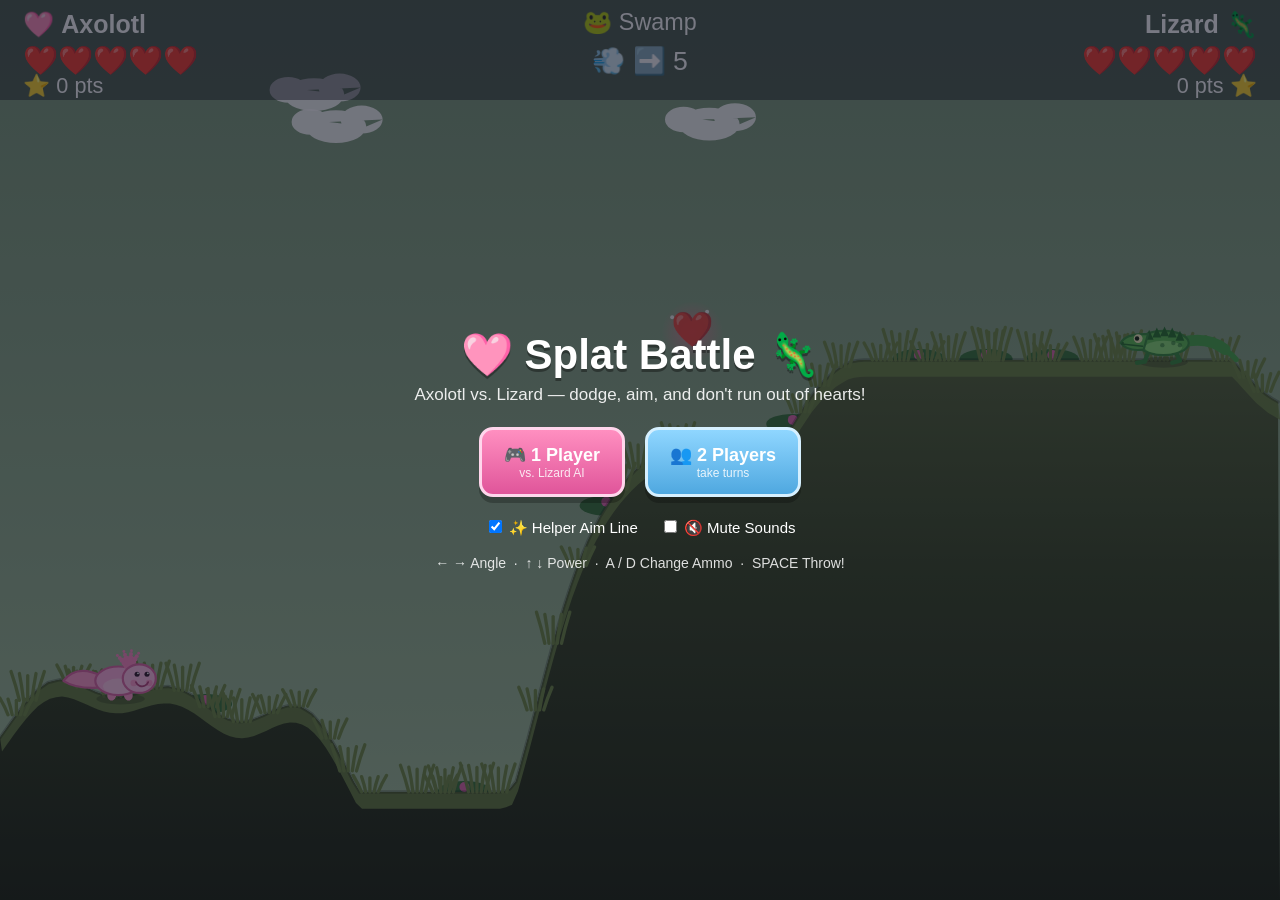
==== axolotl-vs-lizard.html @ d5ab94d4 "Initial commit" ====
<!DOCTYPE html>
<html lang="en">
<head>
<meta charset="UTF-8">
<meta name="viewport" content="width=device-width, initial-scale=1">
<title>Splat Battle: Axolotl vs. Lizard</title>
<style>
  html, body {
    margin: 0;
    padding: 0;
    width: 100%;
    height: 100%;
    background: #0d0f1f;
    font-family: 'Trebuchet MS', 'Comic Sans MS', 'Segoe UI', sans-serif;
    overflow: hidden;
  }
  #app {
    position: relative;
    width: 100vw;
    height: 100vh;
  }
  canvas#game {
    display: block;
    width: 100%;
    height: 100%;
    background: #222;
  }
  .overlay {
    position: absolute;
    top: 0; left: 0; right: 0; bottom: 0;
    display: flex;
    flex-direction: column;
    align-items: center;
    justify-content: center;
    text-align: center;
    color: #fff;
    background: rgba(10, 12, 30, 0.55);
    padding: 20px;
    box-sizing: border-box;
  }
  .overlay.hidden { display: none; }
  .overlay h1 {
    font-size: 42px;
    margin: 0 0 6px 0;
    text-shadow: 0 3px 0 rgba(0,0,0,0.35);
  }
  .overlay .sub {
    font-size: 17px;
    margin: 0 0 22px 0;
    opacity: 0.9;
  }
  .menuButtons {
    display: flex;
    gap: 20px;
    margin-bottom: 20px;
  }
  button {
    font-family: inherit;
    font-size: 18px;
    font-weight: bold;
    color: #fff;
    background: linear-gradient(#ff8fc0, #e0559a);
    border: 3px solid #ffd6ec;
    border-radius: 14px;
    padding: 14px 22px;
    cursor: pointer;
    box-shadow: 0 6px 0 rgba(0,0,0,0.25);
    transition: transform 0.08s ease;
  }
  button:hover { transform: translateY(-2px) scale(1.03); }
  button:active { transform: translateY(2px) scale(0.98); }
  button small { display: block; font-weight: normal; font-size: 12px; opacity: 0.85; }
  #btn2p { background: linear-gradient(#8fd6ff, #4fa8e0); border-color: #d6f0ff; }
  .menuToggles {
    display: flex;
    gap: 22px;
    font-size: 15px;
    margin-bottom: 18px;
  }
  .menuToggles label { cursor: pointer; user-select: none; }
  .howto {
    font-size: 14px;
    opacity: 0.85;
    margin: 0;
  }
  #winnerText { font-size: 40px; margin-bottom: 22px; }
</style>
</head>
<body>
<div id="app">
  <canvas id="game"></canvas>

  <div id="menuOverlay" class="overlay">
    <h1>🩷 Splat Battle 🦎</h1>
    <p class="sub">Axolotl vs. Lizard — dodge, aim, and don't run out of hearts!</p>
    <div class="menuButtons">
      <button id="btn1p">🎮 1 Player<small>vs. Lizard AI</small></button>
      <button id="btn2p">👥 2 Players<small>take turns</small></button>
    </div>
    <div class="menuToggles">
      <label><input type="checkbox" id="helperToggle" checked> ✨ Helper Aim Line</label>
      <label><input type="checkbox" id="muteToggle"> 🔇 Mute Sounds</label>
    </div>
    <p class="howto">← → Angle &nbsp;·&nbsp; ↑ ↓ Power &nbsp;·&nbsp; A / D Change Ammo &nbsp;·&nbsp; SPACE Throw!</p>
  </div>

  <div id="gameOverOverlay" class="overlay hidden">
    <h1 id="winnerText">🎉 Winner! 🎉</h1>
    <button id="btnAgain">🔁 Play Again</button>
  </div>
</div>

<script>
(function () {
  'use strict';

  // ---------- 1. CONFIG & CONSTANTS ----------
  const REF_H = 540; // reference design height used to tune all the *_BASE numbers below
  let CW = 0, CH = 0, SCALE = 1;

  const GRAVITY_BASE = 0.42;
  const WIND_ACCEL_BASE = 0.007;
  const SPEED_MIN_BASE = 9, SPEED_MAX_BASE = 24;
  const HIT_RADIUS_BASE = 24;
  const CHAR_SCALE = 0.66;      // shrinks the drawn creatures (they were too big)
  const BODY_CY = 18;           // local-space vertical centre of a creature body
  const MAX_HEARTS = 5;
  const ANGLE_MIN = 10, ANGLE_MAX = 80;
  const POWER_MIN = 5, POWER_MAX = 100;
  const ANGLE_SPEED = 45; // deg/sec
  const POWER_SPEED = 70; // units/sec
  const STEP_MS = 1000 / 60;
  const CLOUD_WIND_PX = 0.15; // cloud drift per wind unit, per 16.67ms tick (before SCALE)
  const GROUND_MIN_FRAC = 0.40, GROUND_MAX_FRAC = 0.88;
  const MAX_DIG_BASE = 150;      // cap on cumulative dig depth per terrain point
  const MAX_BUILD_BASE = 90;     // cap on how high mud can pile a terrain point up
  const DIG_DEPTH_BASE = 20;     // dig added per single ground impact
  const FALL_GRAVITY_BASE = 0.55;
  const FALL_GAP_THRESHOLD_BASE = 6;
  const FALL_DAMAGE_MIN_DIST_BASE = 32;
  const FALL_DAMAGE_BIG_DIST_BASE = 95;

  // live (scaled) physics values, recomputed by applyScale()
  let GRAVITY, WIND_ACCEL, SPEED_MIN, SPEED_MAX, HIT_RADIUS;
  let GROUND_MIN, GROUND_MAX, TERRAIN_FLOOR, TERRAIN_CEIL, MAX_DIG, MAX_BUILD;
  let FALL_GRAVITY, FALL_GAP_THRESHOLD, FALL_DAMAGE_MIN_DIST, FALL_DAMAGE_BIG_DIST;

  // terrain: how the shot reshapes the ground on impact —
  //   'build' raises it (mud piles up), 'dig' carves a small pit,
  //   'scoop' carves a big pit, 'none' leaves the ground untouched (just splashes).
  // gravMul tweaks flight: heavy things (mud) drop fast & short, light things (pine) float far.
  const AMMO = [
    { id: 'mud',     name: 'Mud Ball',       emoji: '🟤', windMul: 0.4, gravMul: 1.30, splash: 0,  bounce: false, freeze: false, damage: 1, terrain: 'build', unlockAt: 0,  desc: 'Heavy & short — piles up mud' },
    { id: 'pine',    name: 'Pine Cone',      emoji: '🌰', windMul: 1.6, gravMul: 0.78, splash: 0,  bounce: false, freeze: false, damage: 1, terrain: 'dig',   unlockAt: 0,  desc: 'Light, wind-blown — carves a groove' },
    { id: 'acorn',   name: 'Acorn',          emoji: '🥜', windMul: 1.0, gravMul: 1.00, splash: 0,  bounce: false, freeze: false, damage: 1, terrain: 'scoop', unlockAt: 0,  desc: 'Balanced all-rounder — scoops a deep pit' },
    { id: 'water',   name: 'Water Balloon',  emoji: '💧', windMul: 0.9, gravMul: 1.05, splash: 30, bounce: false, freeze: false, damage: 1, terrain: 'none',  unlockAt: 0,  desc: 'Big splash — leaves the ground untouched' },
    { id: 'berry',   name: 'Bouncy Berry',   emoji: '🫐', windMul: 1.0, gravMul: 0.95, splash: 10, bounce: true,  freeze: false, damage: 1, terrain: 'dig',   unlockAt: 20, desc: 'Bounces once off the ground' },
    { id: 'snow',    name: 'Snowball',       emoji: '❄️', windMul: 1.0, gravMul: 0.90, splash: 14, bounce: false, freeze: true,  damage: 1, terrain: 'build', unlockAt: 40, desc: 'Freezes foes & builds a snowdrift' },
    { id: 'pepper',  name: 'Spicy Pepper',   emoji: '🌶️', windMul: 1.0, gravMul: 1.10, splash: 28, bounce: false, freeze: false, damage: 2, terrain: 'scoop', unlockAt: 60, desc: 'Big splash, double damage!' },
    { id: 'rainbow', name: 'Rainbow Blaster',emoji: '🌈', windMul: 0.7, gravMul: 0.88, splash: 24, bounce: false, freeze: false, damage: 1, terrain: 'dig',   unlockAt: 80, fullArc: true, desc: 'Shows the full arc — huge splash' },
  ];
  const STARTER_AMMO = ['mud', 'pine', 'acorn', 'water'];

  const SPLAT_COLORS = {
    mud: '#7a5230', pine: '#6b4226', acorn: '#a97c50', water: '#4fb0ff',
    berry: '#7a4fd6', snow: '#ffffff', pepper: '#ff5a3c', rainbow: '#ff4dd2',
  };

  const THEMES = [
    { name: 'Sunny Meadow', icon: '☀️', sky: ['#8ed6ff', '#c9f2ff'], ground: ['#8ed15f', '#5a9c3e', '#3f6f2b'], cap: '#a8e878', decor: 'meadow', detailKind: 'tuft' },
    { name: 'Swamp',        icon: '🐸', sky: ['#7c9a7a', '#a9c6a0'], ground: ['#5a6b3e', '#3f4d2a', '#242c17'], cap: '#748f4a', decor: 'swamp',  detailKind: 'tuft' },
    { name: 'Snowy Peaks',  icon: '❄️', sky: ['#c9dcf0', '#eef5fc'], ground: ['#eef5fc', '#c7d9ee', '#a9c2e0'], cap: '#ffffff', decor: 'snow',   detailKind: 'pebble' },
    { name: 'Desert',       icon: '🌵', sky: ['#ffd89a', '#ffb974'], ground: ['#e0b25c', '#b9853a', '#93672c'], cap: '#f0cd82', decor: 'desert', detailKind: 'pebble' },
    { name: 'Starry Night', icon: '🌙', sky: ['#0b1030', '#2a3570'], ground: ['#2e2540', '#171225', '#0d0a17'], cap: '#4a3c66', decor: 'night',  detailKind: 'sparkle' },
  ];

  const HIT_MESSAGES = ['Direct hit! 🎯', 'Splat! Nice shot!', 'Bullseye-ish! 🌟', 'Gotcha! 😄', 'Ka-splat!'];
  const MISS_MESSAGES = ['So close! Try again!', 'Almost! 🎯', 'Ooh, just missed!', 'Nice try! 💪', 'So close!'];

  // ---------- 2. UTILITIES ----------
  function clamp(v, min, max) { return Math.max(min, Math.min(max, v)); }
  function lerp(a, b, t) { return a + (b - a) * t; }
  function randInt(min, max) { return Math.floor(min + Math.random() * (max - min + 1)); }
  function randRange(min, max) { return min + Math.random() * (max - min); }
  function pick(arr) { return arr[Math.floor(Math.random() * arr.length)]; }
  function easeInOut(t) { return t < 0.5 ? 2 * t * t : 1 - Math.pow(-2 * t + 2, 2) / 2; }
  function ammoById(id) { return AMMO.find(a => a.id === id); }
  function bodyCenterY(p) { return p.y - BODY_CY * SCALE * CHAR_SCALE; }
  function throwOriginY(p) { return p.y - (BODY_CY + 6) * SCALE * CHAR_SCALE; }
  function hexToRgb(hex) {
    const n = parseInt(hex.replace('#', ''), 16);
    return `${(n >> 16) & 255},${(n >> 8) & 255},${n & 255}`;
  }

  function applyScale() {
    SCALE = clamp(CH / REF_H, 0.75, 2.2);
    GRAVITY = GRAVITY_BASE * SCALE;
    WIND_ACCEL = WIND_ACCEL_BASE * SCALE;
    SPEED_MIN = SPEED_MIN_BASE * SCALE;
    SPEED_MAX = SPEED_MAX_BASE * SCALE;
    HIT_RADIUS = HIT_RADIUS_BASE * SCALE;
    GROUND_MIN = CH * GROUND_MIN_FRAC;
    GROUND_MAX = CH * GROUND_MAX_FRAC;
    TERRAIN_FLOOR = CH - 14 * SCALE;
    TERRAIN_CEIL = 70 * SCALE; // highest a built-up mound may reach (below the HUD)
    MAX_DIG = MAX_DIG_BASE * SCALE;
    MAX_BUILD = MAX_BUILD_BASE * SCALE;
    FALL_GRAVITY = FALL_GRAVITY_BASE * SCALE;
    FALL_GAP_THRESHOLD = FALL_GAP_THRESHOLD_BASE * SCALE;
    FALL_DAMAGE_MIN_DIST = FALL_DAMAGE_MIN_DIST_BASE * SCALE;
    FALL_DAMAGE_BIG_DIST = FALL_DAMAGE_BIG_DIST_BASE * SCALE;
  }

  // ---------- 3. STATE ----------
  const canvas = document.getElementById('game');
  const ctx = canvas.getContext('2d');

  const G = {
    state: 'MENU', // MENU, AIMING, AI_THINKING, FLYING, RESOLVING, GAME_OVER
    mode: '2P',
    theme: THEMES[0],
    terrainBase: [],
    terrainDug: [],
    terrainSnow: [],
    terrainMud: [],
    terrain: [],
    terrainDetail: [],
    players: [],
    currentPlayerIndex: 0,
    wind: 0,
    heartPickup: null,
    decor: [],
    particles: [],
    projectile: null,
    toast: null,
    toastQueue: [],
    helperArc: true,
    muted: false,
    ai: null,
    aiAccuracy: 0.55,
    resolveTimer: 0,
    physAccum: 0,
    keys: new Set(),
    t: 0,
  };

  function makePlayer(index, name) {
    return {
      index, name,
      hearts: MAX_HEARTS,
      points: 0,
      angle: 45,
      power: 55,
      unlocked: STARTER_AMMO.slice(),
      ammoId: 'mud',
      frozen: false,
      hitTimer: 0,
      falling: false,
      fallVy: 0,
      fallStartY: 0,
      x: 0, y: 0,
    };
  }

  // ---------- 4. TERRAIN (destructible) ----------
  function generateTerrainBase() {
    // Higher segment density = finer, crinklier detail than the old 1/22 sampling.
    const segs = Math.max(60, Math.round(CW / 12));
    const pts = new Array(segs + 1).fill(0);

    // 5 octaves of sine noise: big rolling shape down to fine surface crinkle.
    const octaves = [
      { amp: 55 + Math.random() * 55, freq: 0.6 + Math.random() * 1.1 },
      { amp: 30 + Math.random() * 35, freq: 1.6 + Math.random() * 1.6 },
      { amp: 16 + Math.random() * 20, freq: 3.2 + Math.random() * 2.4 },
      { amp: 8 + Math.random() * 12,  freq: 6.5 + Math.random() * 4.0 },
      { amp: 3 + Math.random() * 6,   freq: 12 + Math.random() * 8.0 },
    ].map(o => ({ amp: o.amp * SCALE, freq: o.freq, phase: Math.random() * Math.PI * 2 }));

    // Gentle overall tilt so the two sides sit at different elevations.
    const tilt = randRange(-0.18, 0.18) * (GROUND_MAX - GROUND_MIN);
    const baseline = GROUND_MIN + (GROUND_MAX - GROUND_MIN) * (0.35 + Math.random() * 0.3);

    // 1-2 dramatic features: a tall peak or a deep valley placed away from the spawn zones.
    const features = [];
    const featureCount = 1 + (Math.random() < 0.6 ? 1 : 0);
    for (let f = 0; f < featureCount; f++) {
      features.push({
        center: randRange(0.28, 0.72),
        width: randRange(0.05, 0.13),
        height: (Math.random() < 0.5 ? -1 : 1) * randRange(60, 130) * SCALE,
      });
    }

    for (let i = 0; i <= segs; i++) {
      const t = i / segs;
      let h = baseline + tilt * (t - 0.5) * 2;
      for (const o of octaves) h += Math.sin(t * Math.PI * o.freq + o.phase) * o.amp;
      for (const ft of features) {
        const d = (t - ft.center) / ft.width;
        h += ft.height * Math.exp(-d * d); // gaussian bump/dip
      }
      pts[i] = h;
    }

    // Single light smoothing pass — keeps the fine crinkle instead of flattening it out.
    const smoothed = pts.slice();
    for (let i = 1; i < pts.length - 1; i++) smoothed[i] = (pts[i - 1] + pts[i] * 2 + pts[i + 1]) / 4;
    for (let i = 0; i < smoothed.length; i++) smoothed[i] = clamp(smoothed[i], GROUND_MIN, GROUND_MAX);
    return smoothed;
  }

  function rebuildTerrainFromDug() {
    // dug > 0 lowers the surface (bigger y), dug < 0 raises it (smaller y)
    G.terrain = G.terrainBase.map((h, i) => clamp(h + G.terrainDug[i], TERRAIN_CEIL, TERRAIN_FLOOR));
  }

  function heightAt(x) {
    const segW = CW / (G.terrain.length - 1);
    let idx = clamp(x / segW, 0, G.terrain.length - 1.0001);
    const i0 = Math.floor(idx), i1 = i0 + 1;
    const frac = idx - i0;
    return G.terrain[i0] * (1 - frac) + G.terrain[i1] * frac;
  }

  function dugAt(x) { return sampleAt(G.terrainDug, x); }

  // Interpolated sample of any per-segment terrain array (dug depth, material amount, ...).
  function sampleAt(arr, x) {
    const segW = CW / (arr.length - 1);
    let idx = clamp(x / segW, 0, arr.length - 1.0001);
    const i0 = Math.floor(idx), i1 = i0 + 1;
    const frac = idx - i0;
    return arr[i0] * (1 - frac) + arr[i1] * frac;
  }

  // delta > 0 digs the ground out, delta < 0 piles it up.
  function reshapeTerrain(x, radius, delta) {
    const segW = CW / (G.terrainBase.length - 1);
    for (let i = 0; i < G.terrainBase.length; i++) {
      const sx = i * segW, dx = sx - x;
      if (Math.abs(dx) < radius) {
        const falloff = 1 - (dx / radius) * (dx / radius);
        G.terrainDug[i] = clamp(G.terrainDug[i] + delta * falloff, -MAX_BUILD, MAX_DIG);
      }
    }
    rebuildTerrainFromDug();
  }

  // Adds to a cosmetic overlay array (e.g. how much snow vs. mud sits at each point)
  // using the same falloff shape as reshapeTerrain, so the visual matches the mound.
  function applyMaterialOverlay(arr, x, radius, amount) {
    const segW = CW / (arr.length - 1);
    for (let i = 0; i < arr.length; i++) {
      const sx = i * segW, dx = sx - x;
      if (Math.abs(dx) < radius) {
        const falloff = 1 - (dx / radius) * (dx / radius);
        arr[i] = clamp(arr[i] + amount * falloff, 0, MAX_BUILD);
      }
    }
  }

  // Applies an ammo's characteristic ground effect at the impact point.
  function terrainImpact(ammo, x, onGround) {
    if (ammo.terrain === 'none') return;
    const baseR = (24 + ammo.splash * 0.4) * SCALE;
    let delta = DIG_DEPTH_BASE * SCALE;
    let radius = baseR;
    if (ammo.terrain === 'build') { delta = -DIG_DEPTH_BASE * SCALE * 1.3; radius = baseR * 1.15; }
    else if (ammo.terrain === 'scoop') { delta = DIG_DEPTH_BASE * SCALE * 1.7; radius = baseR * 1.15; }
    else if (ammo.terrain === 'dig') { delta = DIG_DEPTH_BASE * SCALE * 0.9; }
    if (!onGround) delta *= 0.5; // a glancing body hit disturbs the ground less
    reshapeTerrain(x, radius, delta);
    if (delta < 0) {
      // building up the ground — tint the mound with the material that made it
      const overlayArr = ammo.id === 'snow' ? G.terrainSnow : G.terrainMud;
      applyMaterialOverlay(overlayArr, x, radius, -delta);
    }
  }

  function placePlayers() {
    const p0x = CW * (0.09 + Math.random() * 0.13);
    const p1x = CW * (1 - (0.09 + Math.random() * 0.13));
    G.players[0].x = p0x; G.players[0].y = heightAt(p0x);
    G.players[1].x = p1x; G.players[1].y = heightAt(p1x);
  }

  // A floating heart, randomly placed in the air — hit it to heal one heart.
  // Kept a safe distance from both players and biased toward the center strip
  // between them, so it never spawns hugging either side.
  function spawnHeartPickup() {
    const margin = CW * 0.12;
    const p0x = G.players[0] ? G.players[0].x : CW * 0.2;
    const p1x = G.players[1] ? G.players[1].x : CW * 0.8;
    let minX = Math.max(CW * 0.32, p0x + margin);
    let maxX = Math.min(CW * 0.68, p1x - margin);
    if (minX > maxX) { const mid = (minX + maxX) / 2; minX = mid - CW * 0.05; maxX = mid + CW * 0.05; }
    // average two draws so the result clusters toward the middle of the safe band
    const x = clamp((randRange(minX, maxX) + randRange(minX, maxX)) / 2, minX, maxX);

    const gy = heightAt(x);
    const hudBottom = 70 * SCALE;
    const minY = hudBottom + 30 * SCALE;
    const maxY = gy - 60 * SCALE;
    const y = clamp(randRange(minY, Math.max(minY, maxY)), minY, CH - 40 * SCALE);
    G.heartPickup = { x, baseY: y, y, active: true, bob: Math.random() * Math.PI * 2 };
  }

  function updateHeartPickup() {
    const hp = G.heartPickup;
    if (!hp || !hp.active) return;
    hp.y = hp.baseY + Math.sin(G.t * 0.004 + hp.bob) * 8 * SCALE;
  }

  function spawnHeartBurst(x, y) {
    for (let i = 0; i < 14; i++) {
      const ang = Math.random() * Math.PI * 2;
      const spd = (1 + Math.random() * 2.5) * SCALE;
      G.particles.push({ x, y, vx: Math.cos(ang) * spd, vy: Math.sin(ang) * spd - SCALE, life: 700 + Math.random() * 400, max: 1100, color: pick(['#ff5b8a', '#ff9ec4', '#ffd0e0']), size: (3 + Math.random() * 4) * SCALE, shape: 'circle', gravity: -0.02 * SCALE });
    }
  }

  function buildTerrainDetail(theme) {
    const list = [];
    const count = Math.max(22, Math.round(CW / 26));
    for (let i = 0; i < count; i++) {
      const x = clamp((i + 0.5) * (CW / count) + randRange(-8, 8) * SCALE, 4, CW - 4);
      list.push({ x, kind: theme.detailKind, seed: Math.random() * 10, sizeVar: 0.7 + Math.random() * 0.7 });
    }
    return list;
  }

  // ---------- 5. DECOR ----------
  function buildDecor(theme) {
    const list = [];
    if (theme.decor === 'meadow') {
      for (let i = 0; i < 5; i++) list.push({ type: 'cloud', x: Math.random() * CW, y: (40 + Math.random() * 70) * SCALE, scale: (0.6 + Math.random() * 0.8) * SCALE });
      for (let i = 0; i < 6; i++) list.push({ type: 'flower', x: Math.random() * CW });
    } else if (theme.decor === 'swamp') {
      for (let i = 0; i < 7; i++) list.push({ type: 'lily', x: Math.random() * CW });
      for (let i = 0; i < 3; i++) list.push({ type: 'cloud', x: Math.random() * CW, y: (50 + Math.random() * 40) * SCALE, scale: 0.7 * SCALE });
    } else if (theme.decor === 'snow') {
      for (let i = 0; i < 5; i++) list.push({ type: 'rock', x: Math.random() * CW, scale: (0.8 + Math.random() * 0.6) * SCALE });
    } else if (theme.decor === 'desert') {
      for (let i = 0; i < 6; i++) list.push({ type: 'cactus', x: Math.random() * CW, scale: (0.7 + Math.random() * 0.6) * SCALE });
    } else if (theme.decor === 'night') {
      const starCount = Math.round(CW / 16);
      for (let i = 0; i < starCount; i++) list.push({ type: 'star', x: Math.random() * CW, y: Math.random() * CH * 0.5, twinkle: Math.random() * Math.PI * 2 });
      list.push({ type: 'moon', x: CW - 120 * SCALE, y: 70 * SCALE });
    }
    return list;
  }

  function updateDecor(elapsedMs) {
    const scale = elapsedMs / 16.67;
    // Clouds drift with the wind: same direction, and speed proportional to its strength.
    const cloudDrift = G.wind * CLOUD_WIND_PX * SCALE * scale;
    for (const d of G.decor) {
      if (d.type === 'cloud') {
        d.x += cloudDrift;
        if (d.x > CW + 80) d.x = -80;
        else if (d.x < -80) d.x = CW + 80;
      }
      if (d.type === 'star') d.twinkle += 0.03 * scale;
    }
  }

  // ---------- 7. PARTICLES ----------
  function spawnSplat(x, y, ammo) {
    const color = SPLAT_COLORS[ammo.id] || '#cccccc';
    for (let i = 0; i < 16; i++) {
      const ang = Math.random() * Math.PI * 2;
      const spd = (1 + Math.random() * 3) * SCALE;
      G.particles.push({ x, y, vx: Math.cos(ang) * spd, vy: Math.sin(ang) * spd - SCALE, life: 500 + Math.random() * 300, max: 800, color, size: (3 + Math.random() * 4) * SCALE, shape: 'circle', gravity: 0.06 * SCALE });
    }
  }

  function spawnDust(x, y) {
    for (let i = 0; i < 10; i++) {
      G.particles.push({ x, y, vx: randRange(-1.5, 1.5) * SCALE, vy: randRange(-1.5, -0.3) * SCALE, life: 400 + Math.random() * 200, max: 600, color: '#b8ac95', size: (2 + Math.random() * 3) * SCALE, shape: 'circle', gravity: -0.01 * SCALE });
    }
  }

  function spawnConfetti() {
    for (let i = 0; i < 70; i++) {
      G.particles.push({
        x: Math.random() * CW, y: -20 - Math.random() * 100,
        vx: randRange(-1, 1) * SCALE, vy: (2 + Math.random() * 2) * SCALE,
        life: 4000, max: 4000,
        color: pick(['#ff4d6d', '#ffd93d', '#6bd1ff', '#8affc1', '#c77dff']),
        size: (6 + Math.random() * 4) * SCALE, shape: 'rect',
        rot: Math.random() * Math.PI, rotSpeed: randRange(-0.1, 0.1), gravity: 0.02 * SCALE,
      });
    }
  }

  function updateParticles(elapsedMs) {
    const scale = elapsedMs / 16.67;
    for (const p of G.particles) {
      p.life -= elapsedMs;
      p.x += p.vx * scale;
      p.y += p.vy * scale;
      p.vy += (p.gravity || 0) * scale;
      if (p.rotSpeed) p.rot += p.rotSpeed * scale;
    }
    G.particles = G.particles.filter(p => p.life > 0);
  }

  function renderParticles() {
    for (const p of G.particles) {
      const alpha = clamp(p.life / p.max, 0, 1);
      ctx.save();
      ctx.globalAlpha = alpha;
      if (p.shape === 'rect') {
        ctx.translate(p.x, p.y);
        ctx.rotate(p.rot || 0);
        ctx.fillStyle = p.color;
        ctx.fillRect(-p.size / 2, -p.size / 2, p.size, p.size);
      } else {
        ctx.beginPath();
        ctx.fillStyle = p.color;
        ctx.arc(p.x, p.y, p.size, 0, Math.PI * 2);
        ctx.fill();
      }
      ctx.restore();
    }
  }

  // ---------- 8. TOAST ----------
  function showToast(text) { G.toastQueue.push(text); }
  function updateToast(elapsedMs) {
    if (!G.toast && G.toastQueue.length) G.toast = { text: G.toastQueue.shift(), life: 1800, max: 1800 };
    if (G.toast) { G.toast.life -= elapsedMs; if (G.toast.life <= 0) G.toast = null; }
  }

  // ---------- 9. AUDIO ----------
  let audioCtx = null;
  function ensureAudio() {
    if (!audioCtx) audioCtx = new (window.AudioContext || window.webkitAudioContext)();
    if (audioCtx.state === 'suspended') audioCtx.resume();
  }
  function playNoiseBurst(duration, filterFreq, gainVal) {
    const bufferSize = Math.floor(audioCtx.sampleRate * duration);
    const buffer = audioCtx.createBuffer(1, bufferSize, audioCtx.sampleRate);
    const data = buffer.getChannelData(0);
    for (let i = 0; i < bufferSize; i++) data[i] = (Math.random() * 2 - 1) * (1 - i / bufferSize);
    const noise = audioCtx.createBufferSource();
    noise.buffer = buffer;
    const filter = audioCtx.createBiquadFilter();
    filter.type = 'lowpass';
    filter.frequency.value = filterFreq;
    const g = audioCtx.createGain();
    g.gain.value = gainVal;
    noise.connect(filter).connect(g).connect(audioCtx.destination);
    noise.start();
  }
  function tone(freq0, freq1, dur, type, gainVal, startAt) {
    const o = audioCtx.createOscillator();
    const g = audioCtx.createGain();
    o.type = type;
    o.frequency.setValueAtTime(freq0, startAt);
    if (freq1 !== freq0) o.frequency.exponentialRampToValueAtTime(Math.max(1, freq1), startAt + dur * 0.8);
    g.gain.setValueAtTime(0.0001, startAt);
    g.gain.linearRampToValueAtTime(gainVal, startAt + Math.min(0.02, dur * 0.2));
    g.gain.exponentialRampToValueAtTime(0.0001, startAt + dur);
    o.connect(g).connect(audioCtx.destination);
    o.start(startAt);
    o.stop(startAt + dur + 0.02);
  }
  function playSfx(name) {
    if (G.muted) return;
    ensureAudio();
    const t0 = audioCtx.currentTime;
    switch (name) {
      case 'whoosh': tone(600, 200, 0.28, 'sine', 0.15, t0); break;
      case 'thud': tone(150, 60, 0.2, 'triangle', 0.3, t0); break;
      case 'splat': tone(220, 90, 0.25, 'sine', 0.22, t0); playNoiseBurst(0.18, 1200, 0.18); break;
      case 'boing': tone(220, 400, 0.24, 'sine', 0.2, t0); break;
      case 'plink': tone(880, 880, 0.12, 'sine', 0.12, t0); break;
      case 'freeze': tone(1200, 700, 0.3, 'triangle', 0.16, t0); break;
      case 'thump': tone(110, 50, 0.3, 'sine', 0.28, t0); playNoiseBurst(0.16, 500, 0.15); break;
      case 'unlock': [660, 880, 1100].forEach((f, i) => tone(f, f, 0.2, 'triangle', 0.18, t0 + i * 0.09)); break;
      case 'heal': [523, 784, 1046, 1318].forEach((f, i) => tone(f, f, 0.22, 'sine', 0.16, t0 + i * 0.07)); break;
      case 'cheer': [523, 659, 784, 1046].forEach((f, i) => tone(f, f, 0.32, 'square', 0.15, t0 + i * 0.12)); break;
    }
  }

  // ---------- 10. PHYSICS ----------
  function physicsStep(state, ammo) {
    state.vx += G.wind * WIND_ACCEL * ammo.windMul;
    state.vy += GRAVITY * (ammo.gravMul || 1);
    state.x += state.vx;
    state.y += state.vy;
  }

  function simulateTrajectory(startX, startY, angleDeg, power, dir, ammo, opponent) {
    let speed = SPEED_MIN + (power / 100) * (SPEED_MAX - SPEED_MIN);
    const rad = angleDeg * Math.PI / 180;
    const state = { x: startX, y: startY, vx: Math.cos(rad) * speed * dir, vy: -Math.sin(rad) * speed };
    const pts = [{ x: state.x, y: state.y }];
    let bounced = false;
    for (let i = 0; i < 500; i++) {
      physicsStep(state, ammo);
      pts.push({ x: state.x, y: state.y });
      if (opponent) {
        const dist = Math.hypot(state.x - opponent.x, state.y - bodyCenterY(opponent));
        if (dist < HIT_RADIUS + ammo.splash * 0.5 * SCALE) return { points: pts, endX: state.x, endY: state.y, result: 'hit' };
      }
      const gY = heightAt(state.x);
      if (state.y >= gY) {
        if (ammo.bounce && !bounced) { bounced = true; state.y = gY - 1; state.vy = -state.vy * 0.5; state.vx *= 0.85; continue; }
        return { points: pts, endX: state.x, endY: gY, result: 'ground' };
      }
      if (state.x < -30 || state.x > CW + 30 || state.y > CH + 80) return { points: pts, endX: state.x, endY: state.y, result: 'oob' };
    }
    return { points: pts, endX: state.x, endY: state.y, result: 'timeout' };
  }

  // ---------- 11. TURN FLOW ----------
  function newMatch() {
    G.theme = pick(THEMES);
    G.terrainBase = generateTerrainBase();
    G.terrainDug = new Array(G.terrainBase.length).fill(0);
    G.terrainSnow = new Array(G.terrainBase.length).fill(0);
    G.terrainMud = new Array(G.terrainBase.length).fill(0);
    rebuildTerrainFromDug();
    G.terrainDetail = buildTerrainDetail(G.theme);
    G.players = [makePlayer(0, 'Axolotl'), makePlayer(1, 'Lizard')];
    placePlayers();
    G.wind = randInt(-6, 6);
    spawnHeartPickup();
    G.particles = [];
    G.projectile = null;
    G.toast = null;
    G.toastQueue = [];
    G.decor = buildDecor(G.theme);
    G.aiAccuracy = 0.55;
    G.currentPlayerIndex = 0;
    G.physAccum = 0;
  }

  function startGame(mode) {
    ensureAudio();
    G.mode = mode;
    // Deliberately do NOT call newMatch() here — the terrain/theme/heart already
    // generated (and visible behind the menu) becomes the match you actually play.
    document.getElementById('menuOverlay').classList.add('hidden');
    document.getElementById('gameOverOverlay').classList.add('hidden');
    beginTurn();
  }

  function returnToMenu() {
    document.getElementById('gameOverOverlay').classList.add('hidden');
    document.getElementById('menuOverlay').classList.remove('hidden');
    G.state = 'MENU';
    newMatch();
  }

  function beginTurn() {
    if (G.mode === '1P' && G.currentPlayerIndex === 1) {
      G.state = 'AI_THINKING';
      startAiThink();
    } else {
      G.state = 'AIMING';
    }
  }

  function cycleAmmo(p, dir) {
    const list = p.unlocked;
    let idx = list.indexOf(p.ammoId);
    idx = (idx + dir + list.length) % list.length;
    p.ammoId = list[idx];
    playSfx('plink');
  }

  function checkUnlocks(player) {
    for (const a of AMMO) {
      if (a.unlockAt > 0 && player.points >= a.unlockAt && !player.unlocked.includes(a.id)) {
        player.unlocked.push(a.id);
        showToast(`🎉 ${player.name} unlocked ${a.emoji} ${a.name}!`);
        playSfx('unlock');
      }
    }
  }

  function throwProjectile() {
    const idx = G.currentPlayerIndex;
    const p = G.players[idx];
    const ammo = ammoById(p.ammoId);
    const dir = idx === 0 ? 1 : -1;
    const speed = SPEED_MIN + (p.power / 100) * (SPEED_MAX - SPEED_MIN);
    const rad = p.angle * Math.PI / 180;
    G.projectile = {
      x: p.x, y: throwOriginY(p),
      vx: Math.cos(rad) * speed * dir, vy: -Math.sin(rad) * speed,
      ammo, owner: idx, bounced: false, trail: [], spin: 0,
    };
    G.physAccum = 0;
    G.state = 'FLYING';
    playSfx('whoosh');
  }

  function updateProjectileStep() {
    const pr = G.projectile;
    if (!pr) return;
    physicsStep(pr, pr.ammo);
    pr.spin += pr.vx * 0.012; // tumble in the air, faster when thrown harder
    pr.trail.push({ x: pr.x, y: pr.y });
    if (pr.trail.length > 18) pr.trail.shift();

    const hp = G.heartPickup;
    if (hp && hp.active) {
      const hd = Math.hypot(pr.x - hp.x, pr.y - hp.y);
      if (hd < HIT_RADIUS + pr.ammo.splash * 0.5 * SCALE) { resolveHeartHit(); return; }
    }

    const opp = G.players[1 - pr.owner];
    const dist = Math.hypot(pr.x - opp.x, pr.y - bodyCenterY(opp));
    if (dist < HIT_RADIUS + pr.ammo.splash * 0.5 * SCALE) { resolveImpact('hit', opp); return; }

    const gY = heightAt(pr.x);
    if (pr.y >= gY) {
      if (pr.ammo.bounce && !pr.bounced) {
        pr.bounced = true;
        pr.y = gY - 1;
        pr.vy = -pr.vy * 0.5;
        pr.vx *= 0.85;
        playSfx('boing');
      } else {
        resolveImpact('ground', null);
      }
      return;
    }
    if (pr.x < -30 || pr.x > CW + 30 || pr.y > CH + 80) resolveImpact('oob', null);
  }

  function resolveImpact(kind, opponent) {
    const pr = G.projectile;
    const shooter = G.players[pr.owner];
    if (kind === 'hit') {
      const ix = pr.x, iy = bodyCenterY(opponent);
      if (pr.ammo.freeze) { opponent.frozen = true; playSfx('freeze'); }
      opponent.hearts = Math.max(0, opponent.hearts - pr.ammo.damage);
      shooter.points += 10 * pr.ammo.damage;
      opponent.hitTimer = 900;
      checkUnlocks(shooter);
      spawnSplat(ix, iy, pr.ammo);
      showToast(pick(HIT_MESSAGES));
      playSfx('splat');
      terrainImpact(pr.ammo, ix, false);
    } else if (kind === 'ground') {
      const ix = pr.x, iy = heightAt(pr.x);
      terrainImpact(pr.ammo, ix, true);
      if (pr.ammo.terrain === 'none') { spawnSplat(ix, iy, pr.ammo); playSfx('splat'); }
      else { spawnDust(ix, iy); playSfx('thud'); }
      showToast(pick(MISS_MESSAGES));
      if (pr.owner === 1 && G.mode === '1P') G.aiAccuracy = Math.min(0.9, G.aiAccuracy + 0.12);
    } else {
      showToast('Whoosh! Off it went...');
      if (pr.owner === 1 && G.mode === '1P') G.aiAccuracy = Math.min(0.9, G.aiAccuracy + 0.12);
    }
    G.projectile = null;
    G.state = 'RESOLVING';
    G.resolveTimer = 1300;
  }

  function resolveHeartHit() {
    const pr = G.projectile;
    const shooter = G.players[pr.owner];
    const hp = G.heartPickup;
    const beforeHearts = shooter.hearts;
    shooter.hearts = clamp(shooter.hearts + 1, 0, MAX_HEARTS);
    const healed = shooter.hearts > beforeHearts;
    shooter.points += 5;
    spawnHeartBurst(hp.x, hp.y);
    checkUnlocks(shooter);
    showToast(healed ? `💖 ${shooter.name} grabbed a heart! +1 ❤️ (${shooter.hearts}/${MAX_HEARTS})` : `💖 ${shooter.name} hit the heart (already full)!`);
    playSfx('heal');
    // A fresh heart always reappears at a new random spot once this one is used.
    spawnHeartPickup();
    G.projectile = null;
    G.state = 'RESOLVING';
    G.resolveTimer = 1300;
  }

  function nextTurn() {
    if (G.players[0].hearts <= 0 || G.players[1].hearts <= 0) { endGame(); return; }
    let next = 1 - G.currentPlayerIndex;
    G.wind = randInt(-6, 6);
    let guard = 0;
    while (G.players[next].frozen && guard < 2) {
      G.players[next].frozen = false;
      showToast(`❄️ ${G.players[next].name} is frozen and skips this turn!`);
      next = 1 - next;
      guard++;
    }
    G.currentPlayerIndex = next;
    beginTurn();
  }

  function endGame() {
    G.state = 'GAME_OVER';
    const winnerIdx = G.players[0].hearts <= 0 ? 1 : 0;
    const winner = G.players[winnerIdx];
    document.getElementById('winnerText').textContent = `${winnerIdx === 0 ? '🩷' : '🦎'} ${winner.name} wins! 🎉`;
    document.getElementById('gameOverOverlay').classList.remove('hidden');
    spawnConfetti();
    playSfx('cheer');
  }

  // ---------- 12. FALLING / GROUND COLLAPSE ----------
  function updateFalling(elapsedMs) {
    const scale = elapsedMs / 16.67;
    for (const p of G.players) {
      const groundY = heightAt(p.x);
      if (!p.falling) {
        if (groundY - p.y > FALL_GAP_THRESHOLD) {
          p.falling = true;
          p.fallVy = 0;
          p.fallStartY = p.y;
        }
      } else {
        p.fallVy += FALL_GRAVITY * scale;
        p.y += p.fallVy * scale;
        const gY2 = heightAt(p.x);
        if (p.y >= gY2) {
          p.y = gY2;
          const dist = p.y - p.fallStartY;
          p.falling = false;
          p.fallVy = 0;
          if (dist > FALL_DAMAGE_MIN_DIST) {
            const dmg = dist > FALL_DAMAGE_BIG_DIST ? 2 : 1;
            p.hearts = Math.max(0, p.hearts - dmg);
            p.hitTimer = 900;
            spawnDust(p.x, p.y);
            showToast(dmg > 1 ? `💥 ${p.name} took a big tumble into the hole!` : `😯 ${p.name} stumbled into a dip!`);
            playSfx('thump');
          }
        }
      }
    }
  }

  // ---------- 13. AI ----------
  function pickAiAim(ai) {
    const opponent = G.players[0];
    const dir = -1;
    const ammoId = pick(ai.unlocked);
    const searchAmmo = ammoById(ammoId);
    const angles = [30, 40, 50, 60, 70];
    let best = null;
    for (const ang of angles) {
      for (let pw = 20; pw <= 100; pw += 5) {
        const sim = simulateTrajectory(ai.x, throwOriginY(ai), ang, pw, dir, searchAmmo, null);
        const d = Math.abs(sim.endX - opponent.x);
        if (!best || d < best.d) best = { ang, pw, d };
      }
    }
    const acc = G.aiAccuracy;
    const errAngle = (1 - acc) * 18;
    const errPower = (1 - acc) * 26;
    const angle = clamp(best.ang + randRange(-errAngle, errAngle), ANGLE_MIN, ANGLE_MAX);
    const power = clamp(best.pw + randRange(-errPower, errPower), POWER_MIN, POWER_MAX);
    return { angle, power, ammoId };
  }

  function startAiThink() {
    const p = G.players[1];
    const aim = pickAiAim(p);
    p.ammoId = aim.ammoId;
    G.ai = { fromAngle: p.angle, fromPower: p.power, targetAngle: aim.angle, targetPower: aim.power, elapsed: 0, duration: 800 + Math.random() * 400 };
  }

  function updateAiThink(elapsedMs) {
    const ai = G.ai;
    ai.elapsed += elapsedMs;
    const t = clamp(ai.elapsed / ai.duration, 0, 1);
    const e = easeInOut(t);
    const p = G.players[1];
    p.angle = lerp(ai.fromAngle, ai.targetAngle, e);
    p.power = lerp(ai.fromPower, ai.targetPower, e);
    if (t >= 1) throwProjectile();
  }

  // ---------- 14. INPUT ----------
  window.addEventListener('keydown', (e) => {
    const k = e.key;
    if (['ArrowUp', 'ArrowDown', 'ArrowLeft', 'ArrowRight', ' '].includes(k)) e.preventDefault();

    if (G.state === 'MENU') {
      if (k === '1') startGame('1P');
      else if (k === '2') startGame('2P');
      return;
    }
    if (G.state === 'GAME_OVER') {
      if (k === 'Enter' || k === ' ') returnToMenu();
      return;
    }
    if (['ArrowUp', 'ArrowDown', 'ArrowLeft', 'ArrowRight'].includes(k)) { G.keys.add(k); return; }
    if (e.repeat) return;

    const isHumanTurn = !(G.mode === '1P' && G.currentPlayerIndex === 1);
    if (G.state !== 'AIMING' || !isHumanTurn) return;
    const cur = G.players[G.currentPlayerIndex];
    if (k === 'a' || k === 'A') cycleAmmo(cur, -1);
    else if (k === 'd' || k === 'D') cycleAmmo(cur, 1);
    else if (/^[1-9]$/.test(k)) {
      const idx = parseInt(k, 10) - 1;
      if (idx < cur.unlocked.length) { cur.ammoId = cur.unlocked[idx]; playSfx('plink'); }
    } else if (k === ' ') {
      throwProjectile();
    }
  });
  window.addEventListener('keyup', (e) => { G.keys.delete(e.key); });

  document.getElementById('btn1p').addEventListener('click', () => startGame('1P'));
  document.getElementById('btn2p').addEventListener('click', () => startGame('2P'));
  document.getElementById('btnAgain').addEventListener('click', returnToMenu);
  document.getElementById('helperToggle').addEventListener('change', (e) => { G.helperArc = e.target.checked; });
  document.getElementById('muteToggle').addEventListener('change', (e) => { G.muted = e.target.checked; });

  // ---------- 15. RESIZE (full-viewport, responsive) ----------
  function handleResize() {
    const oldCW = CW, oldCH = CH;
    CW = window.innerWidth;
    CH = window.innerHeight;
    const dpr = window.devicePixelRatio || 1;
    canvas.width = Math.round(CW * dpr);
    canvas.height = Math.round(CH * dpr);
    canvas.style.width = CW + 'px';
    canvas.style.height = CH + 'px';
    ctx.setTransform(dpr, 0, 0, dpr, 0, 0);
    applyScale();

    if (oldCW && oldCH && G.terrainBase.length) {
      const rx = CW / oldCW, ry = CH / oldCH;
      for (let i = 0; i < G.terrainBase.length; i++) {
        G.terrainBase[i] *= ry;
        G.terrainDug[i] *= ry;
        G.terrainSnow[i] *= ry;
        G.terrainMud[i] *= ry;
      }
      rebuildTerrainFromDug();
      for (const p of G.players) { p.x *= rx; p.y *= ry; }
      if (G.projectile) { G.projectile.x *= rx; G.projectile.y *= ry; }
      for (const d of G.decor) {
        if (typeof d.x === 'number') d.x *= rx;
        if (typeof d.y === 'number') d.y *= ry;
      }
      for (const d of G.terrainDetail) d.x *= rx;
      for (const pt of G.particles) { pt.x *= rx; pt.y *= ry; }
      if (G.heartPickup) { G.heartPickup.x *= rx; G.heartPickup.baseY *= ry; G.heartPickup.y *= ry; }
    }
  }

  let resizeTimer = null;
  window.addEventListener('resize', () => {
    clearTimeout(resizeTimer);
    resizeTimer = setTimeout(handleResize, 120);
  });

  // ---------- 16. UPDATE LOOP ----------
  function update(elapsedMs) {
    if (G.state !== 'GAME_OVER') {
      updateFalling(elapsedMs);
      if (G.players[0].hearts <= 0 || G.players[1].hearts <= 0) { endGame(); return; }
    }

    if (G.state === 'AIMING') {
      const cur = G.players[G.currentPlayerIndex];
      const rate = elapsedMs / 1000;
      // The axolotl throws rightward and the lizard throws leftward, so the same
      // angle delta spins their aim arrows in opposite screen directions unless
      // we flip the sign for whichever player is facing left.
      const facing = cur.index === 0 ? 1 : -1;
      if (G.keys.has('ArrowRight')) cur.angle = clamp(cur.angle - ANGLE_SPEED * rate * facing, ANGLE_MIN, ANGLE_MAX);
      if (G.keys.has('ArrowLeft')) cur.angle = clamp(cur.angle + ANGLE_SPEED * rate * facing, ANGLE_MIN, ANGLE_MAX);
      if (G.keys.has('ArrowUp')) cur.power = clamp(cur.power + POWER_SPEED * rate, POWER_MIN, POWER_MAX);
      if (G.keys.has('ArrowDown')) cur.power = clamp(cur.power - POWER_SPEED * rate, POWER_MIN, POWER_MAX);
    } else if (G.state === 'AI_THINKING') {
      updateAiThink(elapsedMs);
    } else if (G.state === 'FLYING') {
      G.physAccum += elapsedMs;
      while (G.physAccum >= STEP_MS) {
        updateProjectileStep();
        G.physAccum -= STEP_MS;
        if (G.state !== 'FLYING') break;
      }
    } else if (G.state === 'RESOLVING') {
      G.resolveTimer -= elapsedMs;
      if (G.resolveTimer <= 0) nextTurn();
    }

    for (const p of G.players) if (p.hitTimer > 0) p.hitTimer = Math.max(0, p.hitTimer - elapsedMs);
    updateParticles(elapsedMs);
    updateToast(elapsedMs);
    updateDecor(elapsedMs);
    updateHeartPickup();
  }

  // ---------- 17. RENDER ----------
  function roundRect(x, y, w, h, r) {
    ctx.beginPath();
    ctx.moveTo(x + r, y);
    ctx.arcTo(x + w, y, x + w, y + h, r);
    ctx.arcTo(x + w, y + h, x, y + h, r);
    ctx.arcTo(x, y + h, x, y, r);
    ctx.arcTo(x, y, x + w, y, r);
    ctx.closePath();
  }

  function drawSky() {
    const g = ctx.createLinearGradient(0, 0, 0, CH);
    g.addColorStop(0, G.theme.sky[0]);
    g.addColorStop(1, G.theme.sky[1]);
    ctx.fillStyle = g;
    ctx.fillRect(0, 0, CW, CH);
  }

  function drawCloud(d) {
    ctx.save();
    ctx.translate(d.x, d.y);
    ctx.scale(d.scale, d.scale);
    ctx.fillStyle = 'rgba(255,255,255,0.9)';
    ctx.beginPath();
    ctx.ellipse(0, 0, 26, 14, 0, 0, Math.PI * 2);
    ctx.ellipse(22, -6, 18, 12, 0, 0, Math.PI * 2);
    ctx.ellipse(-22, -4, 16, 11, 0, 0, Math.PI * 2);
    ctx.fill();
    ctx.restore();
  }

  function roundRectLocal(x, y, w, h, r) {
    ctx.moveTo(x + r, y);
    ctx.arcTo(x + w, y, x + w, y + h, r);
    ctx.arcTo(x + w, y + h, x, y + h, r);
    ctx.arcTo(x, y + h, x, y, r);
    ctx.arcTo(x, y, x + w, y, r);
    ctx.closePath();
  }

  function drawDecor() {
    for (const d of G.decor) {
      if (d.type === 'cloud') drawCloud(d);
      else if (d.type === 'flower') {
        const gy = heightAt(d.x);
        ctx.save();
        ctx.translate(d.x, gy);
        ctx.scale(SCALE, SCALE);
        ctx.fillStyle = '#ffe066';
        for (let i = 0; i < 5; i++) {
          const a = (i / 5) * Math.PI * 2;
          ctx.beginPath();
          ctx.arc(Math.cos(a) * 5, -14 + Math.sin(a) * 5, 3.5, 0, Math.PI * 2);
          ctx.fill();
        }
        ctx.fillStyle = '#ff9f45';
        ctx.beginPath(); ctx.arc(0, -14, 3, 0, Math.PI * 2); ctx.fill();
        ctx.strokeStyle = '#4f8a37'; ctx.lineWidth = 2;
        ctx.beginPath(); ctx.moveTo(0, -8); ctx.lineTo(0, 0); ctx.stroke();
        ctx.restore();
      } else if (d.type === 'lily') {
        const gy = heightAt(d.x);
        ctx.fillStyle = '#3f7a3f';
        ctx.beginPath(); ctx.ellipse(d.x, gy - 1, 16 * SCALE, 6 * SCALE, 0, 0, Math.PI * 2); ctx.fill();
        ctx.fillStyle = '#e06fae';
        ctx.beginPath(); ctx.arc(d.x, gy - 3 * SCALE, 3 * SCALE, 0, Math.PI * 2); ctx.fill();
      } else if (d.type === 'rock') {
        const gy = heightAt(d.x);
        ctx.save();
        ctx.translate(d.x, gy);
        ctx.scale(d.scale, d.scale);
        ctx.fillStyle = '#b9c4d6';
        ctx.beginPath();
        ctx.moveTo(-16, 2); ctx.lineTo(-10, -14); ctx.lineTo(4, -18); ctx.lineTo(16, -4); ctx.lineTo(12, 2);
        ctx.closePath(); ctx.fill();
        ctx.restore();
      } else if (d.type === 'cactus') {
        const gy = heightAt(d.x);
        ctx.save();
        ctx.translate(d.x, gy);
        ctx.scale(d.scale, d.scale);
        ctx.fillStyle = '#3f8f4f';
        ctx.beginPath(); roundRectLocal(-6, -34, 12, 34, 5); ctx.fill();
        ctx.beginPath(); roundRectLocal(-18, -22, 12, 10, 5); ctx.fill();
        ctx.beginPath(); roundRectLocal(6, -28, 12, 10, 5); ctx.fill();
        ctx.restore();
      } else if (d.type === 'star') {
        const alpha = 0.4 + 0.6 * Math.abs(Math.sin(d.twinkle));
        ctx.fillStyle = `rgba(255,255,255,${alpha})`;
        ctx.beginPath(); ctx.arc(d.x, d.y, 1.6 * SCALE, 0, Math.PI * 2); ctx.fill();
      } else if (d.type === 'moon') {
        ctx.fillStyle = '#f4f0da';
        ctx.beginPath(); ctx.arc(d.x, d.y, 34 * SCALE, 0, Math.PI * 2); ctx.fill();
        ctx.fillStyle = 'rgba(200,195,170,0.5)';
        ctx.beginPath(); ctx.arc(d.x - 10 * SCALE, d.y - 8 * SCALE, 5 * SCALE, 0, Math.PI * 2); ctx.fill();
        ctx.beginPath(); ctx.arc(d.x + 8 * SCALE, d.y + 10 * SCALE, 7 * SCALE, 0, Math.PI * 2); ctx.fill();
      }
    }
  }

  function drawTuft(x, gy, sizeVar) {
    const sv = sizeVar || 1;
    ctx.strokeStyle = G.theme.cap;
    ctx.lineWidth = 2 * SCALE;
    ctx.lineCap = 'round';
    for (let i = -2; i <= 2; i++) {
      ctx.beginPath();
      ctx.moveTo(x + i * 2.5 * SCALE, gy);
      ctx.quadraticCurveTo(x + i * 3.5 * SCALE, gy - 7 * SCALE * sv, x + i * 5 * SCALE, gy - (12 + Math.abs(i)) * SCALE * sv);
      ctx.stroke();
    }
  }

  function drawTerrainDetail() {
    for (const d of G.terrainDetail) {
      const gy = heightAt(d.x);
      if (d.kind === 'tuft') drawTuft(d.x, gy, d.sizeVar);
      else if (d.kind === 'pebble') {
        ctx.fillStyle = 'rgba(0,0,0,0.18)';
        ctx.beginPath(); ctx.ellipse(d.x, gy - 2 * SCALE, 5 * SCALE, 3 * SCALE, 0, 0, Math.PI * 2); ctx.fill();
      } else if (d.kind === 'sparkle') {
        const a = 0.3 + 0.5 * Math.abs(Math.sin(G.t * 0.002 + d.seed));
        ctx.fillStyle = `rgba(255,255,255,${a})`;
        ctx.beginPath(); ctx.arc(d.x, gy - 3 * SCALE, 1.5 * SCALE, 0, Math.PI * 2); ctx.fill();
      }
    }
  }

  function terrainTopPath(step) {
    ctx.beginPath();
    let first = true;
    for (let x = 0; x <= CW; x += step) {
      const y = heightAt(x);
      if (first) { ctx.moveTo(x, y); first = false; } else ctx.lineTo(x, y);
    }
  }

  function drawTerrain() {
    const step = 6;
    const capH = 10 * SCALE;

    // main dirt fill
    ctx.beginPath();
    ctx.moveTo(0, CH);
    for (let x = 0; x <= CW; x += step) ctx.lineTo(x, heightAt(x));
    ctx.lineTo(CW, CH);
    ctx.closePath();
    const g = ctx.createLinearGradient(0, GROUND_MIN, 0, CH);
    g.addColorStop(0, G.theme.ground[0]);
    g.addColorStop(0.4, G.theme.ground[1]);
    g.addColorStop(1, G.theme.ground[2] || G.theme.ground[1]);
    ctx.fillStyle = g;
    ctx.fill();

    // grass/snow/rock cap ribbon following the surface
    ctx.beginPath();
    let first = true;
    for (let x = 0; x <= CW; x += step) { const y = heightAt(x); if (first) { ctx.moveTo(x, y); first = false; } else ctx.lineTo(x, y); }
    for (let x = CW; x >= 0; x -= step) ctx.lineTo(x, heightAt(x) + capH);
    ctx.closePath();
    ctx.fillStyle = G.theme.cap;
    ctx.globalAlpha = 0.85;
    ctx.fill();
    ctx.globalAlpha = 1;

    // shading inside dug-out / collapsed areas so holes read as pits
    ctx.save();
    ctx.beginPath();
    ctx.moveTo(0, CH);
    for (let x = 0; x <= CW; x += step) ctx.lineTo(x, heightAt(x));
    ctx.lineTo(CW, CH);
    ctx.closePath();
    ctx.clip();
    for (let x = 0; x <= CW; x += 10) {
      const dug = dugAt(x);
      if (dug > 6) {
        // darker pit shading for dug-out ground
        const y = heightAt(x);
        const alpha = clamp(dug / MAX_DIG, 0, 0.55);
        ctx.fillStyle = `rgba(12,9,6,${alpha})`;
        ctx.fillRect(x - 6, y, 12, Math.min(70 * SCALE, dug * 0.9));
      } else if (dug < -6) {
        // piled-up ground — tint it to match whichever ammo built it (snow vs. mud)
        const y = heightAt(x);
        const h = Math.min(46 * SCALE, -dug * 0.9);
        const snowAmt = sampleAt(G.terrainSnow, x);
        const mudAmt = sampleAt(G.terrainMud, x);
        if (snowAmt > 4 && snowAmt >= mudAmt) {
          const alpha = clamp(snowAmt / MAX_BUILD, 0, 0.95);
          ctx.fillStyle = `rgba(255,255,255,${0.55 + 0.4 * alpha})`;
          ctx.fillRect(x - 6, y, 12, h);
          ctx.fillStyle = `rgba(214,232,250,${0.5 * alpha})`;
          ctx.fillRect(x - 6, y + h * 0.55, 12, h * 0.45);
        } else {
          const alpha = clamp(-dug / MAX_BUILD, 0, 0.6);
          ctx.fillStyle = `rgba(96,64,36,${alpha})`;
          ctx.fillRect(x - 6, y, 12, h);
        }
      }
    }
    ctx.restore();

    // surface outline
    terrainTopPath(step);
    ctx.strokeStyle = 'rgba(0,0,0,0.22)';
    ctx.lineWidth = 2 * SCALE;
    ctx.stroke();

    drawTerrainDetail();
  }

  function drawAimBarrel(p, dir) {
    const rad = p.angle * Math.PI / 180;
    const sx = p.x, sy = throwOriginY(p);
    const len = 30 * SCALE;
    const ex = sx + Math.cos(rad) * len * dir;
    const ey = sy - Math.sin(rad) * len;
    // dashed aim shaft
    ctx.save();
    ctx.setLineDash([4 * SCALE, 4 * SCALE]);
    ctx.strokeStyle = 'rgba(40,40,50,0.85)';
    ctx.lineWidth = 3 * SCALE;
    ctx.lineCap = 'round';
    ctx.beginPath(); ctx.moveTo(sx, sy); ctx.lineTo(ex, ey); ctx.stroke();
    ctx.restore();
    // arrowhead
    const ah = 6 * SCALE;
    ctx.fillStyle = '#ffd93d';
    ctx.strokeStyle = 'rgba(60,40,0,0.7)';
    ctx.lineWidth = 1 * SCALE;
    ctx.save();
    ctx.translate(ex, ey);
    ctx.rotate(Math.atan2(ey - sy, ex - sx));
    ctx.beginPath();
    ctx.moveTo(ah, 0); ctx.lineTo(-ah * 0.6, ah * 0.7); ctx.lineTo(-ah * 0.6, -ah * 0.7);
    ctx.closePath(); ctx.fill(); ctx.stroke();
    ctx.restore();
  }

  // All creature art is drawn in local coords facing RIGHT (+x); drawCharacter flips
  // the lizard with ctx.scale so the two face each other.
  function drawAxolotlGills() {
    // three feathery stalks per implied side, fanning up-and-back from behind the head
    ctx.fillStyle = '#ff8ec4';
    const angles = [-2.35, -1.9, -1.45, -1.0];
    for (const a of angles) {
      let x = 8, y = -26;
      for (let i = 0; i < 5; i++) {
        x += Math.cos(a) * 3.1;
        y += Math.sin(a) * 3.1;
        const r = 3.3 - i * 0.5;
        ctx.beginPath(); ctx.arc(x, y, r, 0, Math.PI * 2); ctx.fill();
      }
    }
  }

  function drawAxolotlShape() {
    ctx.lineJoin = 'round';
    // tail with top fin, sweeping out behind
    ctx.fillStyle = '#ff9ecb'; ctx.strokeStyle = '#df6ba6'; ctx.lineWidth = 2;
    ctx.beginPath();
    ctx.moveTo(-16, -18);
    ctx.quadraticCurveTo(-40, -30, -52, -14);
    ctx.quadraticCurveTo(-40, -6, -16, -8);
    ctx.closePath(); ctx.fill(); ctx.stroke();

    // little legs
    ctx.fillStyle = '#ff9ecb';
    ctx.beginPath(); ctx.ellipse(-8, -1, 4, 5, 0.25, 0, Math.PI * 2); ctx.fill();
    ctx.beginPath(); ctx.ellipse(7, -1, 4, 5, -0.25, 0, Math.PI * 2); ctx.fill();

    // body
    ctx.beginPath(); ctx.ellipse(-2, -14, 21, 13, 0, 0, Math.PI * 2);
    ctx.fillStyle = '#ffb3de'; ctx.fill(); ctx.stroke();
    // belly highlight
    ctx.beginPath(); ctx.ellipse(-2, -9, 14, 7, 0, 0, Math.PI * 2);
    ctx.fillStyle = 'rgba(255,255,255,0.32)'; ctx.fill();

    // gills behind head
    drawAxolotlGills();

    // head
    ctx.beginPath(); ctx.ellipse(17, -16, 15, 13, 0, 0, Math.PI * 2);
    ctx.fillStyle = '#ffc2e5'; ctx.fill(); ctx.strokeStyle = '#df6ba6'; ctx.stroke();

    // eyes + shine
    ctx.fillStyle = '#3a2233';
    ctx.beginPath(); ctx.arc(15, -20, 2.3, 0, Math.PI * 2); ctx.fill();
    ctx.beginPath(); ctx.arc(24, -20, 2.3, 0, Math.PI * 2); ctx.fill();
    ctx.fillStyle = '#fff';
    ctx.beginPath(); ctx.arc(15.8, -20.8, 0.8, 0, Math.PI * 2); ctx.fill();
    ctx.beginPath(); ctx.arc(24.8, -20.8, 0.8, 0, Math.PI * 2); ctx.fill();
    // rosy cheeks
    ctx.fillStyle = 'rgba(255,120,180,0.5)';
    ctx.beginPath(); ctx.arc(12, -12, 3, 0, Math.PI * 2); ctx.fill();
    ctx.beginPath(); ctx.arc(26, -12, 3, 0, Math.PI * 2); ctx.fill();
    // happy smile
    ctx.strokeStyle = '#b8477e'; ctx.lineWidth = 1.6; ctx.lineCap = 'round';
    ctx.beginPath(); ctx.arc(19.5, -15, 6, 0.12 * Math.PI, 0.88 * Math.PI); ctx.stroke();
  }

  function drawLizardShape() {
    ctx.lineJoin = 'round'; ctx.lineCap = 'round';
    // long tapering tail curling behind
    ctx.strokeStyle = '#4fae4f';
    ctx.lineWidth = 10;
    ctx.beginPath(); ctx.moveTo(-14, -13); ctx.quadraticCurveTo(-40, -20, -56, -7); ctx.stroke();
    ctx.lineWidth = 5;
    ctx.beginPath(); ctx.moveTo(-46, -11); ctx.quadraticCurveTo(-60, -6, -66, 2); ctx.stroke();

    // legs with little feet
    ctx.strokeStyle = '#3f9142'; ctx.lineWidth = 4;
    ctx.beginPath(); ctx.moveTo(-10, -7); ctx.lineTo(-15, 3); ctx.lineTo(-8, 5); ctx.stroke();
    ctx.beginPath(); ctx.moveTo(13, -7); ctx.lineTo(17, 4); ctx.lineTo(24, 5); ctx.stroke();

    // body
    ctx.beginPath(); ctx.ellipse(0, -13, 23, 11, 0, 0, Math.PI * 2);
    ctx.fillStyle = '#63c257'; ctx.fill();
    ctx.strokeStyle = '#3f9142'; ctx.lineWidth = 2; ctx.stroke();
    // lighter belly
    ctx.beginPath(); ctx.ellipse(0, -9, 17, 6, 0, 0, Math.PI * 2);
    ctx.fillStyle = '#8fe07a'; ctx.fill();

    // dorsal spikes
    ctx.fillStyle = '#2f7a34';
    for (const s of [[-15, -20], [-8, -23], [-1, -24], [6, -23], [13, -21]]) {
      ctx.beginPath();
      ctx.moveTo(s[0] - 4, s[1] + 5); ctx.lineTo(s[0], s[1] - 4); ctx.lineTo(s[0] + 4, s[1] + 5);
      ctx.closePath(); ctx.fill();
    }
    // back spots
    ctx.fillStyle = 'rgba(47,122,52,0.55)';
    for (const d of [[-9, -13], [1, -11], [-15, -11]]) { ctx.beginPath(); ctx.arc(d[0], d[1], 2, 0, Math.PI * 2); ctx.fill(); }

    // head with snout
    ctx.beginPath();
    ctx.moveTo(14, -21);
    ctx.quadraticCurveTo(34, -22, 39, -13);
    ctx.quadraticCurveTo(33, -5, 18, -7);
    ctx.closePath();
    ctx.fillStyle = '#63c257'; ctx.fill(); ctx.strokeStyle = '#3f9142'; ctx.lineWidth = 2; ctx.stroke();

    // eye
    ctx.fillStyle = '#f5f2c0';
    ctx.beginPath(); ctx.arc(23, -17, 4, 0, Math.PI * 2); ctx.fill();
    ctx.fillStyle = '#1c2b16';
    ctx.beginPath(); ctx.arc(24, -17, 2, 0, Math.PI * 2); ctx.fill();
    // nostril + mouth
    ctx.fillStyle = '#2f7a34';
    ctx.beginPath(); ctx.arc(37, -13, 1.1, 0, Math.PI * 2); ctx.fill();
    ctx.strokeStyle = '#2f7a34'; ctx.lineWidth = 1.3;
    ctx.beginPath(); ctx.moveTo(19, -10); ctx.lineTo(38, -12); ctx.stroke();
  }

  function drawCharacter(p) {
    const dir = p.index === 0 ? 1 : -1;
    const cs = SCALE * CHAR_SCALE;
    const bob = p.falling ? 0 : Math.sin(G.t * 0.003 + p.index * 2) * 3 * cs;
    const hitWobble = p.hitTimer > 0 ? Math.sin(G.t * 0.05) * (p.hitTimer / 900) * 0.4 * dir : 0;
    const fallTilt = p.falling ? clamp(p.fallVy * 0.05, -0.4, 0.4) * dir : 0;
    const originY = p.y + bob;

    // soft ground shadow
    ctx.save();
    ctx.globalAlpha = 0.18;
    ctx.fillStyle = '#000';
    ctx.beginPath(); ctx.ellipse(p.x, p.y + 2 * cs, 22 * cs, 5 * cs, 0, 0, Math.PI * 2); ctx.fill();
    ctx.restore();

    ctx.save();
    ctx.translate(p.x, originY);
    ctx.rotate(hitWobble + fallTilt);
    ctx.scale(dir * cs, cs);
    if (p.index === 0) drawAxolotlShape(); else drawLizardShape();
    ctx.restore();

    if (p.hitTimer > 0) {
      const a = clamp(p.hitTimer / 900, 0, 1);
      ctx.save();
      ctx.globalAlpha = a;
      ctx.font = (16 * cs) + 'px sans-serif';
      ctx.fillText('⭐', p.x - 18 * cs, originY - 46 * cs);
      ctx.fillText('⭐', p.x + 7 * cs, originY - 52 * cs);
      ctx.restore();
    }
    if (p.frozen) {
      ctx.font = (20 * cs) + 'px sans-serif';
      ctx.textAlign = 'center';
      ctx.fillText('❄️', p.x, originY - 44 * cs);
      ctx.textAlign = 'left';
    }
    if ((G.state === 'AIMING' || G.state === 'AI_THINKING') && G.currentPlayerIndex === p.index) {
      drawAimBarrel(p, dir);
    }
  }

  function drawProjectile() {
    const pr = G.projectile;
    if (!pr) return;
    const rgb = hexToRgb(SPLAT_COLORS[pr.ammo.id] || '#ffffff');
    // tapering colored motion streak connecting recent positions
    ctx.lineCap = 'round';
    ctx.lineJoin = 'round';
    for (let i = 1; i < pr.trail.length; i++) {
      const a = i / pr.trail.length;
      ctx.strokeStyle = `rgba(${rgb},${a * 0.45})`;
      ctx.lineWidth = a * 7 * SCALE;
      ctx.beginPath();
      ctx.moveTo(pr.trail[i - 1].x, pr.trail[i - 1].y);
      ctx.lineTo(pr.trail[i].x, pr.trail[i].y);
      ctx.stroke();
    }
    // spinning projectile
    ctx.save();
    ctx.translate(pr.x, pr.y);
    ctx.rotate(pr.spin);
    ctx.font = (19 * SCALE) + 'px sans-serif';
    ctx.textAlign = 'center';
    ctx.textBaseline = 'middle';
    ctx.fillText(pr.ammo.emoji, 0, 0);
    ctx.restore();
    ctx.textBaseline = 'alphabetic';
    ctx.textAlign = 'left';
  }

  function drawHelperArc() {
    if (G.state !== 'AIMING') return;
    const p = G.players[G.currentPlayerIndex];
    const ammo = ammoById(p.ammoId);
    if (!(G.helperArc || ammo.fullArc)) return;
    const dir = p.index === 0 ? 1 : -1;
    const sim = simulateTrajectory(p.x, throwOriginY(p), p.angle, p.power, dir, ammo, G.players[1 - p.index]);
    // only reveal the first portion of the arc (unless this ammo grants a full preview) so the
    // landing spot stays a guess, not a guarantee.
    const frac = ammo.fullArc ? 1 : 0.5;
    const showCount = Math.max(2, Math.floor(sim.points.length * frac));
    // start a few steps out so the first dot doesn't sit on top of the thrower
    for (let i = 6; i < showCount; i += 4) {
      const alpha = clamp(1 - i / showCount, 0, 1) * 0.85 + 0.15;
      const pt = sim.points[i];
      ctx.beginPath();
      ctx.arc(pt.x, pt.y, 3.5 * SCALE, 0, Math.PI * 2);
      ctx.fillStyle = `rgba(255,220,60,${alpha})`;
      ctx.fill();
      ctx.lineWidth = 1.2 * SCALE;
      ctx.strokeStyle = `rgba(60,40,0,${alpha * 0.8})`;
      ctx.stroke();
    }
  }

  function heartsString(p) {
    let s = '';
    for (let i = 0; i < MAX_HEARTS; i++) s += i < p.hearts ? '❤️' : '🖤';
    return s;
  }

  function drawTopHUD() {
    const barH = 60 * SCALE;
    ctx.fillStyle = 'rgba(20,20,30,0.42)';
    ctx.fillRect(0, 0, CW, barH);

    ctx.textAlign = 'left';
    ctx.fillStyle = '#fff';
    ctx.font = `bold ${15 * SCALE}px sans-serif`;
    ctx.fillText(`🩷 ${G.players[0].name}`, 14 * SCALE, 20 * SCALE);
    ctx.font = `${17 * SCALE}px sans-serif`;
    ctx.fillText(heartsString(G.players[0]), 14 * SCALE, 42 * SCALE);
    ctx.font = `${13 * SCALE}px sans-serif`;
    ctx.fillText(`⭐ ${G.players[0].points} pts`, 14 * SCALE, 56 * SCALE);

    ctx.textAlign = 'right';
    ctx.font = `bold ${15 * SCALE}px sans-serif`;
    ctx.fillText(`${G.players[1].name} 🦎`, CW - 14 * SCALE, 20 * SCALE);
    ctx.font = `${17 * SCALE}px sans-serif`;
    ctx.fillText(heartsString(G.players[1]), CW - 14 * SCALE, 42 * SCALE);
    ctx.font = `${13 * SCALE}px sans-serif`;
    ctx.fillText(`${G.players[1].points} pts ⭐`, CW - 14 * SCALE, 56 * SCALE);

    ctx.textAlign = 'center';
    ctx.font = `${14 * SCALE}px sans-serif`;
    ctx.fillText(`${G.theme.icon} ${G.theme.name}`, CW / 2, 18 * SCALE);
    const arrow = G.wind === 0 ? '⏸️' : (G.wind > 0 ? '➡️' : '⬅️');
    ctx.font = `${16 * SCALE}px sans-serif`;
    ctx.fillText(`💨 ${arrow} ${Math.abs(G.wind)}`, CW / 2, 42 * SCALE);
    ctx.textAlign = 'left';
  }

  // Draws one player's row(s) of unlocked weapon icons, highlighting the equipped one.
  // Breaks text into lines no wider than maxWidth, using the ctx's current font.
  function wrapText(text, maxWidth) {
    const words = text.split(' ');
    const lines = [];
    let cur = '';
    for (const w of words) {
      const test = cur ? cur + ' ' + w : w;
      if (cur && ctx.measureText(test).width > maxWidth) { lines.push(cur); cur = w; }
      else cur = test;
    }
    if (cur) lines.push(cur);
    return lines;
  }

  // Shows every weapon: unlocked ones in full color, locked ones greyed out with a
  // small lock badge, and the equipped one wrapped in a bright, unmistakable outline.
  // A short description of that player's currently selected weapon prints below the grid.
  function drawWeaponList(x, y, colW, player) {
    ctx.textAlign = 'left';
    ctx.fillStyle = '#fff';
    ctx.font = `bold ${11.5 * SCALE}px sans-serif`;
    const label = player.index === 0 ? '🩷 Axolotl' : '🦎 Lizard';
    ctx.fillText(label, x, y);

    const iconSize = 19 * SCALE, gap = 4 * SCALE;
    const perRow = Math.max(2, Math.floor((colW + gap) / (iconSize + gap)));
    const startY = y + 9 * SCALE;
    AMMO.forEach((ammo, i) => {
      const col = i % perRow, row = Math.floor(i / perRow);
      const bx = x + col * (iconSize + gap);
      const by = startY + row * (iconSize + gap);
      const locked = !player.unlocked.includes(ammo.id);
      const selected = !locked && player.ammoId === ammo.id;

      if (selected) {
        // pulsing glow ring makes the current selection impossible to miss
        const pulse = 1 + Math.sin(G.t * 0.006) * 0.08;
        const pad = iconSize * (pulse - 1) / 2;
        ctx.save();
        ctx.shadowColor = 'rgba(255,217,61,0.95)';
        ctx.shadowBlur = 8 * SCALE;
        ctx.fillStyle = 'rgba(255,217,61,0.95)';
        roundRect(bx - pad, by - pad, iconSize + pad * 2, iconSize + pad * 2, 6 * SCALE);
        ctx.fill();
        ctx.restore();
        ctx.strokeStyle = '#ffffff';
        ctx.lineWidth = 2.3 * SCALE;
        roundRect(bx - pad, by - pad, iconSize + pad * 2, iconSize + pad * 2, 6 * SCALE);
        ctx.stroke();
      } else {
        ctx.fillStyle = locked ? 'rgba(255,255,255,0.05)' : 'rgba(255,255,255,0.15)';
        roundRect(bx, by, iconSize, iconSize, 5 * SCALE);
        ctx.fill();
      }

      ctx.save();
      if (locked) ctx.filter = 'grayscale(1) brightness(0.65) opacity(0.6)';
      ctx.font = `${(selected ? 13.5 : 12.5) * SCALE}px sans-serif`;
      ctx.textAlign = 'center';
      ctx.textBaseline = 'middle';
      ctx.fillText(ammo.emoji, bx + iconSize / 2, by + iconSize / 2 + 0.5 * SCALE);
      ctx.restore();
      ctx.textAlign = 'left';
      ctx.textBaseline = 'alphabetic';

      if (locked) {
        const lx = bx + iconSize - 2 * SCALE, ly = by + iconSize - 2 * SCALE;
        ctx.fillStyle = 'rgba(20,16,10,0.85)';
        ctx.beginPath(); ctx.arc(lx, ly, 6.5 * SCALE, 0, Math.PI * 2); ctx.fill();
        ctx.font = `${8.5 * SCALE}px sans-serif`;
        ctx.textAlign = 'center';
        ctx.textBaseline = 'middle';
        ctx.fillText('🔒', lx, ly + 0.5 * SCALE);
        ctx.textAlign = 'left';
        ctx.textBaseline = 'alphabetic';
      }
    });

    // selected weapon's name, then a short blurb below it — both wrapped to the column
    const rows = Math.ceil(AMMO.length / perRow);
    const gridBottom = startY + rows * (iconSize + gap) - gap;
    const selAmmo = ammoById(player.ammoId);

    ctx.font = `bold ${11 * SCALE}px sans-serif`;
    ctx.fillStyle = '#ffe98a';
    ctx.textAlign = 'left';
    const nameY = gridBottom + 13 * SCALE;
    ctx.fillText(`${selAmmo.emoji} ${selAmmo.name}`, x, nameY);

    ctx.font = `italic ${9.5 * SCALE}px sans-serif`;
    ctx.fillStyle = 'rgba(223,227,255,0.85)';
    ctx.textAlign = 'left';
    const lines = wrapText(selAmmo.desc, colW);
    let ly = nameY + 13 * SCALE;
    for (const line of lines) {
      ctx.fillText(line, x, ly);
      ly += 11.5 * SCALE;
    }
  }

  function drawControlPanel() {
    if (G.state !== 'AIMING' && G.state !== 'AI_THINKING') return;
    const p = G.players[G.currentPlayerIndex];
    const ammo = ammoById(p.ammoId);

    const panelW = clamp(CW * 0.74, 560 * SCALE, 980 * SCALE);
    const panelH = 136 * SCALE;
    const panelX = CW / 2 - panelW / 2, panelY = CH - panelH - 14 * SCALE;
    ctx.fillStyle = 'rgba(15,15,25,0.6)';
    roundRect(panelX, panelY, panelW, panelH, 14 * SCALE);
    ctx.fill();

    const padX = 16 * SCALE;
    const sideW = panelW * 0.24;
    const leftX = panelX + padX;
    const rightX = panelX + panelW - sideW - padX;
    const midX = leftX + sideW + padX;
    const midW = rightX - midX - padX;

    // dividers between the weapon columns and the center turn info
    ctx.strokeStyle = 'rgba(255,255,255,0.14)';
    ctx.lineWidth = 1 * SCALE;
    ctx.beginPath();
    ctx.moveTo(midX - padX / 2, panelY + 10 * SCALE); ctx.lineTo(midX - padX / 2, panelY + panelH - 10 * SCALE);
    ctx.moveTo(rightX - padX / 2, panelY + 10 * SCALE); ctx.lineTo(rightX - padX / 2, panelY + panelH - 10 * SCALE);
    ctx.stroke();

    drawWeaponList(leftX, panelY + 18 * SCALE, sideW, G.players[0]);
    drawWeaponList(rightX, panelY + 18 * SCALE, sideW, G.players[1]);

    ctx.fillStyle = '#fff';
    ctx.textAlign = 'left';
    ctx.font = `bold ${15 * SCALE}px sans-serif`;
    const label = p.index === 0 ? '🩷' : '🦎';
    ctx.fillText(`${label} ${p.name}'s turn`, midX, panelY + 22 * SCALE);

    ctx.font = `${13.5 * SCALE}px sans-serif`;
    const velocity = Math.round(SPEED_MIN_BASE + (p.power / 100) * (SPEED_MAX_BASE - SPEED_MIN_BASE));
    ctx.fillText(`${ammo.emoji} ${ammo.name}  ·  📐 ${Math.round(p.angle)}°  ·  🚀 ${velocity}`, midX, panelY + 42 * SCALE);

    // power bar
    const barX = midX, barY = panelY + 50 * SCALE, barW = midW, barH = 12 * SCALE;
    ctx.fillStyle = 'rgba(255,255,255,0.25)';
    roundRect(barX, barY, barW, barH, 6 * SCALE);
    ctx.fill();
    ctx.fillStyle = '#7CFC9A';
    roundRect(barX, barY, barW * (p.power / 100), barH, 6 * SCALE);
    ctx.fill();

    ctx.font = `${11.5 * SCALE}px sans-serif`;
    ctx.fillStyle = '#dfe3ff';
    if (G.state === 'AI_THINKING') {
      ctx.fillText('🤔 thinking...', midX, panelY + 78 * SCALE);
    } else {
      ctx.fillText('←→ Angle · ↑↓ Power · A/D Ammo · SPACE Throw', midX, panelY + 78 * SCALE);
    }
  }

  function drawToast() {
    if (!G.toast) return;
    const t = G.toast;
    let alpha = 1;
    if (t.life > t.max - 200) alpha = (t.max - t.life) / 200;
    else if (t.life < 300) alpha = t.life / 300;
    const w = clamp(CW * 0.35, 340 * SCALE, 500 * SCALE);
    const h = 36 * SCALE;
    ctx.save();
    ctx.globalAlpha = clamp(alpha, 0, 1);
    ctx.fillStyle = 'rgba(0,0,0,0.6)';
    roundRect(CW / 2 - w / 2, 70 * SCALE, w, h, h / 2);
    ctx.fill();
    ctx.fillStyle = '#fff';
    ctx.font = `${17 * SCALE}px sans-serif`;
    ctx.textAlign = 'center';
    ctx.fillText(t.text, CW / 2, 70 * SCALE + h * 0.66);
    ctx.restore();
    ctx.textAlign = 'left';
  }

  function drawHeartPickup() {
    const hp = G.heartPickup;
    if (!hp || !hp.active) return;
    const pulse = 1 + Math.sin(G.t * 0.006) * 0.09;
    // glowing halo
    ctx.save();
    const glow = ctx.createRadialGradient(hp.x, hp.y, 1.5 * SCALE, hp.x, hp.y, 18 * SCALE * pulse);
    glow.addColorStop(0, 'rgba(255,120,160,0.55)');
    glow.addColorStop(1, 'rgba(255,120,160,0)');
    ctx.fillStyle = glow;
    ctx.beginPath(); ctx.arc(hp.x, hp.y, 18 * SCALE * pulse, 0, Math.PI * 2); ctx.fill();
    ctx.restore();
    // sparkle ring
    ctx.fillStyle = 'rgba(255,255,255,0.85)';
    for (let i = 0; i < 4; i++) {
      const a = G.t * 0.002 + i * Math.PI / 2;
      const rx = hp.x + Math.cos(a) * 15 * SCALE, ry = hp.y + Math.sin(a) * 15 * SCALE;
      ctx.beginPath(); ctx.arc(rx, ry, 1.2 * SCALE, 0, Math.PI * 2); ctx.fill();
    }
    // the heart
    ctx.font = (20 * SCALE * pulse) + 'px sans-serif';
    ctx.textAlign = 'center'; ctx.textBaseline = 'middle';
    ctx.fillText('❤️', hp.x, hp.y);
    ctx.textAlign = 'left'; ctx.textBaseline = 'alphabetic';
  }

  function render() {
    ctx.clearRect(0, 0, CW, CH);
    drawSky();
    drawDecor();
    drawTerrain();
    drawHeartPickup();
    drawCharacter(G.players[0]);
    drawCharacter(G.players[1]);
    drawProjectile();
    drawHelperArc();
    renderParticles();
    drawTopHUD();
    drawControlPanel();
    drawToast();
  }

  // ---------- 18. MAIN LOOP ----------
  let lastTime = null;
  function loop(now) {
    if (lastTime == null) lastTime = now;
    const elapsedMs = Math.min(50, now - lastTime);
    lastTime = now;
    G.t += elapsedMs;
    update(elapsedMs);
    render();
    requestAnimationFrame(loop);
  }

  // ---------- 19. INIT ----------
  handleResize();
  newMatch();
  requestAnimationFrame(loop);
})();
</script>
</body>
</html>
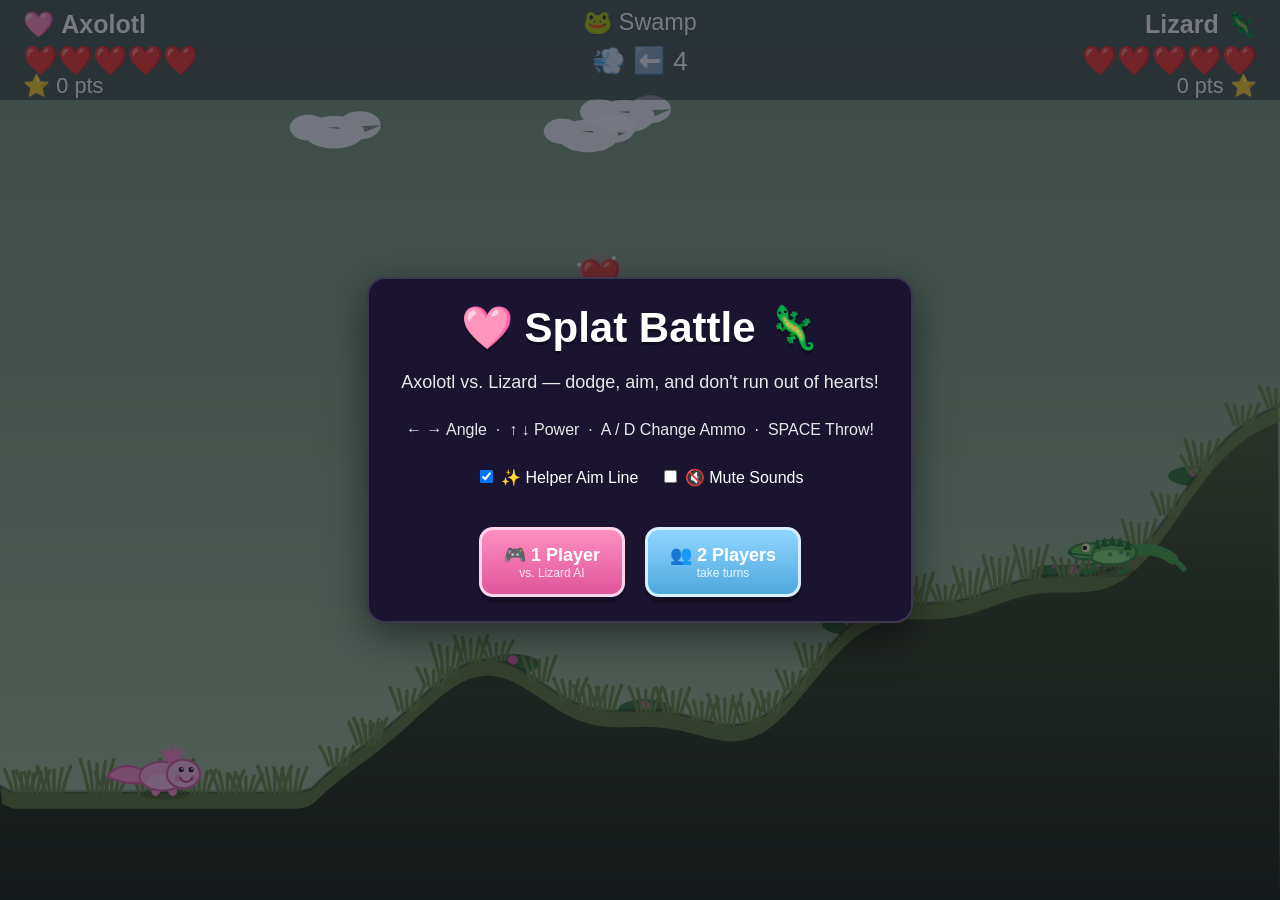
==== commit a2f60867: "Minor fixes for Guardians of the Garden, and Controls for touch device added for axolotls vs lizard" ====
--- a/axolotl-vs-lizard.html
+++ b/axolotl-vs-lizard.html
@@ -37,22 +37,29 @@
     background: rgba(10, 12, 30, 0.55);
     padding: 20px;
     box-sizing: border-box;
+    overflow-y: auto;
   }
   .overlay.hidden { display: none; }
   .overlay h1 {
     font-size: 42px;
-    margin: 0 0 6px 0;
+    margin: 0 0 20px 0;
     text-shadow: 0 3px 0 rgba(0,0,0,0.35);
+    white-space: nowrap;
   }
   .overlay .sub {
-    font-size: 17px;
-    margin: 0 0 22px 0;
+    font-size: 18px;
+    margin: 0 0 28px 0;
     opacity: 0.9;
+  }
+  .panel {
+    display: flex; flex-direction: column; align-items: center; box-sizing: border-box;
+    background: #1a1430; border: 2px solid rgba(255,255,255,0.15); border-radius: 18px;
+    padding: 24px 32px; max-width: min(640px, 92vw); box-shadow: 0 12px 40px rgba(0,0,0,0.5);
   }
   .menuButtons {
     display: flex;
     gap: 20px;
-    margin-bottom: 20px;
+    margin-top: 16px;
   }
   button {
     font-family: inherit;
@@ -74,39 +81,90 @@
   .menuToggles {
     display: flex;
     gap: 22px;
-    font-size: 15px;
-    margin-bottom: 18px;
+    font-size: 16px;
+    margin: 4px 0 24px 0;
   }
   .menuToggles label { cursor: pointer; user-select: none; }
   .howto {
-    font-size: 14px;
-    opacity: 0.85;
-    margin: 0;
+    font-size: 16px;
+    opacity: 0.9;
+    margin: 0 0 24px 0;
   }
   #winnerText { font-size: 40px; margin-bottom: 22px; }
+
+  /* Touch controls — mirror the keyboard scheme (arrows + space) for devices
+     with no keyboard. This container's box is set in JS every frame to
+     exactly match the canvas-drawn control panel's middle column, so its
+     children can be positioned with simple pixel offsets relative to it. */
+  .touchControls {
+    position: absolute; pointer-events: none;
+  }
+  .touchControls.hidden { display: none; }
+  .tcBtn {
+    position: absolute; padding: 0; border-radius: 10px;
+    display: flex; align-items: center; justify-content: center;
+    font-size: 15px; line-height: 1; touch-action: none; user-select: none;
+    background: linear-gradient(#8fc2ff, #4a7fd6); border-color: #d6ecff;
+    pointer-events: auto;
+  }
+  .tcFireBtn {
+    position: absolute; left: 0; font-weight: bold; letter-spacing: 0.5px;
+    display: flex; align-items: center; justify-content: center;
+    background: linear-gradient(#ff9ecb, #e0559a); border-color: #ffd6ec;
+    touch-action: none; user-select: none; pointer-events: auto;
+  }
+  .tcSlider {
+    position: absolute; margin: 0; -webkit-appearance: none; appearance: none;
+    background: transparent; touch-action: none; pointer-events: auto;
+  }
+  .tcSlider::-webkit-slider-runnable-track {
+    height: 10px; border-radius: 6px; background: rgba(255,255,255,0.25);
+  }
+  .tcSlider::-webkit-slider-thumb {
+    -webkit-appearance: none; appearance: none;
+    width: 26px; height: 26px; border-radius: 50%; margin-top: -8px;
+    background: linear-gradient(#7CFC9A, #3f9142); border: 2px solid #fff; cursor: pointer;
+  }
+  .tcSlider::-moz-range-track { height: 10px; border-radius: 6px; background: rgba(255,255,255,0.25); }
+  .tcSlider::-moz-range-thumb {
+    width: 26px; height: 26px; border-radius: 50%;
+    background: linear-gradient(#7CFC9A, #3f9142); border: 2px solid #fff; cursor: pointer;
+  }
+  .tcSliderBlue::-webkit-slider-thumb { background: linear-gradient(#8fc2ff, #2f6fd6); }
+  .tcSliderBlue::-moz-range-thumb { background: linear-gradient(#8fc2ff, #2f6fd6); }
 </style>
 </head>
 <body>
 <div id="app">
   <canvas id="game"></canvas>
 
+  <div id="touchControls" class="touchControls hidden">
+    <input id="tcAngleSlider" class="tcSlider tcSliderBlue" type="range" step="1">
+    <input id="tcPowerSlider" class="tcSlider" type="range" step="1">
+    <button id="tcFire" class="tcFireBtn">🔥 FIRE</button>
+  </div>
+
   <div id="menuOverlay" class="overlay">
-    <h1>🩷 Splat Battle 🦎</h1>
-    <p class="sub">Axolotl vs. Lizard — dodge, aim, and don't run out of hearts!</p>
-    <div class="menuButtons">
-      <button id="btn1p">🎮 1 Player<small>vs. Lizard AI</small></button>
-      <button id="btn2p">👥 2 Players<small>take turns</small></button>
+    <div class="panel">
+      <h1>🩷 Splat Battle 🦎</h1>
+      <p class="sub">Axolotl vs. Lizard — dodge, aim, and don't run out of hearts!</p>
+      <p class="howto">← → Angle &nbsp;·&nbsp; ↑ ↓ Power &nbsp;·&nbsp; A / D Change Ammo &nbsp;·&nbsp; SPACE Throw!</p>
+      <div class="menuToggles">
+        <label><input type="checkbox" id="helperToggle" checked> ✨ Helper Aim Line</label>
+        <label><input type="checkbox" id="muteToggle"> 🔇 Mute Sounds</label>
+      </div>
+      <div class="menuButtons">
+        <button id="btn1p">🎮 1 Player<small>vs. Lizard AI</small></button>
+        <button id="btn2p">👥 2 Players<small>take turns</small></button>
+      </div>
     </div>
-    <div class="menuToggles">
-      <label><input type="checkbox" id="helperToggle" checked> ✨ Helper Aim Line</label>
-      <label><input type="checkbox" id="muteToggle"> 🔇 Mute Sounds</label>
+  </div>
+
+  <div id="gameOverOverlay" class="overlay hidden">
+    <div class="panel">
+      <h1 id="winnerText">🎉 Winner! 🎉</h1>
+      <button id="btnAgain">🔁 Play Again</button>
     </div>
-    <p class="howto">← → Angle &nbsp;·&nbsp; ↑ ↓ Power &nbsp;·&nbsp; A / D Change Ammo &nbsp;·&nbsp; SPACE Throw!</p>
-  </div>
-
-  <div id="gameOverOverlay" class="overlay hidden">
-    <h1 id="winnerText">🎉 Winner! 🎉</h1>
-    <button id="btnAgain">🔁 Play Again</button>
   </div>
 </div>
 
@@ -241,6 +299,8 @@
     resolveTimer: 0,
     physAccum: 0,
     keys: new Set(),
+    uiButtons: [],
+    panelLayout: null,
     t: 0,
   };
 
@@ -912,6 +972,90 @@
     }
   });
   window.addEventListener('keyup', (e) => { G.keys.delete(e.key); });
+
+  // ---------- 14b. TOUCH CONTROLS (mirror the keyboard scheme for touch-only devices) ----------
+  function isHumanTurn() {
+    return !(G.mode === '1P' && G.currentPlayerIndex === 1);
+  }
+
+  document.getElementById('tcFire').addEventListener('click', () => {
+    if (G.state !== 'AIMING' || !isHumanTurn()) return;
+    throwProjectile();
+  });
+
+  // Sliders set the value directly (absolute drag), unlike the arrow buttons/
+  // keys which nudge it by a rate — both act on the same current player.
+  const tcAngleSliderEl = document.getElementById('tcAngleSlider');
+  const tcPowerSliderEl = document.getElementById('tcPowerSlider');
+  tcAngleSliderEl.min = ANGLE_MIN; tcAngleSliderEl.max = ANGLE_MAX;
+  tcPowerSliderEl.min = POWER_MIN; tcPowerSliderEl.max = POWER_MAX;
+  tcAngleSliderEl.addEventListener('input', (e) => {
+    if (G.state !== 'AIMING' || !isHumanTurn()) return;
+    G.players[G.currentPlayerIndex].angle = clamp(Number(e.target.value), ANGLE_MIN, ANGLE_MAX);
+  });
+  tcPowerSliderEl.addEventListener('input', (e) => {
+    if (G.state !== 'AIMING' || !isHumanTurn()) return;
+    G.players[G.currentPlayerIndex].power = clamp(Number(e.target.value), POWER_MIN, POWER_MAX);
+  });
+
+  // Ammo selection now happens by tapping the weapon-list icons directly (see
+  // drawWeaponList's G.uiButtons registration) — canvas click/tap hit-testing.
+  function canvasPoint(e) {
+    const rect = canvas.getBoundingClientRect();
+    return {
+      x: (e.clientX - rect.left) * (CW / rect.width),
+      y: (e.clientY - rect.top) * (CH / rect.height),
+    };
+  }
+  canvas.addEventListener('click', (e) => {
+    const pt = canvasPoint(e);
+    for (let i = G.uiButtons.length - 1; i >= 0; i--) {
+      const b = G.uiButtons[i];
+      if (pt.x >= b.x && pt.x <= b.x + b.w && pt.y >= b.y && pt.y <= b.y + b.h) {
+        b.action();
+        return;
+      }
+    }
+  });
+
+  const touchControlsEl = document.getElementById('touchControls');
+  const tcFireEl = document.getElementById('tcFire');
+
+  // Lines up the touch controls with the rows drawControlPanel() just drew,
+  // using the layout it stashed in G.panelLayout — one source of truth for
+  // both the canvas drawing and the HTML control positions. Each row reserves
+  // a label zone (drawn on canvas, e.g. "Angle: 45°") to the left of ctrlX,
+  // and the interactive slider lives in the ctrlX..ctrlX+ctrlW zone.
+  function positionTouchControls() {
+    const show = G.state === 'AIMING' && isHumanTurn() && G.panelLayout;
+    touchControlsEl.classList.toggle('hidden', !show);
+    if (!show) return;
+    const { midX, midW, panelY, rowBtn, angleRowY, powerRowY, fireY, fireH, ctrlX, ctrlW } = G.panelLayout;
+    const p = G.players[G.currentPlayerIndex];
+    touchControlsEl.style.left = midX + 'px';
+    touchControlsEl.style.top = panelY + 'px';
+    touchControlsEl.style.width = midW + 'px';
+    touchControlsEl.style.height = (fireY + fireH - panelY) + 'px';
+
+    const relCtrlX = ctrlX - midX;
+
+    tcAngleSliderEl.style.left = relCtrlX + 'px';
+    tcAngleSliderEl.style.top = (angleRowY - panelY) + 'px';
+    tcAngleSliderEl.style.width = ctrlW + 'px';
+    tcAngleSliderEl.style.height = rowBtn + 'px';
+    if (document.activeElement !== tcAngleSliderEl) tcAngleSliderEl.value = p.angle;
+
+    tcPowerSliderEl.style.left = relCtrlX + 'px';
+    tcPowerSliderEl.style.top = (powerRowY - panelY) + 'px';
+    tcPowerSliderEl.style.width = ctrlW + 'px';
+    tcPowerSliderEl.style.height = rowBtn + 'px';
+    if (document.activeElement !== tcPowerSliderEl) tcPowerSliderEl.value = p.power;
+
+    tcFireEl.style.top = (fireY - panelY) + 'px';
+    tcFireEl.style.width = midW + 'px'; tcFireEl.style.height = fireH + 'px';
+    tcFireEl.style.fontSize = (fireH * 0.34) + 'px';
+    tcFireEl.style.borderRadius = (fireH * 0.28) + 'px';
+  }
 
   document.getElementById('btn1p').addEventListener('click', () => startGame('1P'));
   document.getElementById('btn2p').addEventListener('click', () => startGame('2P'));
@@ -1521,6 +1665,15 @@
       const locked = !player.unlocked.includes(ammo.id);
       const selected = !locked && player.ammoId === ammo.id;
 
+      // Clickable/tappable — no visual change, just a hit box over the icon —
+      // but only for the player whose turn it actually is.
+      if (!locked && player.index === G.currentPlayerIndex && G.state === 'AIMING' && isHumanTurn()) {
+        G.uiButtons.push({
+          x: bx, y: by, w: iconSize, h: iconSize,
+          action: () => { if (player.ammoId !== ammo.id) { player.ammoId = ammo.id; playSfx('plink'); } },
+        });
+      }
+
       if (selected) {
         // pulsing glow ring makes the current selection impossible to miss
         const pulse = 1 + Math.sin(G.t * 0.006) * 0.08;
@@ -1588,12 +1741,12 @@
   }
 
   function drawControlPanel() {
-    if (G.state !== 'AIMING' && G.state !== 'AI_THINKING') return;
+    if (G.state !== 'AIMING' && G.state !== 'AI_THINKING') { G.panelLayout = null; return; }
     const p = G.players[G.currentPlayerIndex];
     const ammo = ammoById(p.ammoId);
 
     const panelW = clamp(CW * 0.74, 560 * SCALE, 980 * SCALE);
-    const panelH = 136 * SCALE;
+    const panelH = 168 * SCALE;
     const panelX = CW / 2 - panelW / 2, panelY = CH - panelH - 14 * SCALE;
     ctx.fillStyle = 'rgba(15,15,25,0.6)';
     roundRect(panelX, panelY, panelW, panelH, 14 * SCALE);
@@ -1625,23 +1778,58 @@
 
     ctx.font = `${13.5 * SCALE}px sans-serif`;
     const velocity = Math.round(SPEED_MIN_BASE + (p.power / 100) * (SPEED_MAX_BASE - SPEED_MIN_BASE));
-    ctx.fillText(`${ammo.emoji} ${ammo.name}  ·  📐 ${Math.round(p.angle)}°  ·  🚀 ${velocity}`, midX, panelY + 42 * SCALE);
-
-    // power bar
-    const barX = midX, barY = panelY + 50 * SCALE, barW = midW, barH = 12 * SCALE;
+    ctx.fillText(`${ammo.emoji} ${ammo.name}  ·  🚀 ${velocity}`, midX, panelY + 42 * SCALE);
+
+    // Angle and power rows each show a "Label: value" on the left, then hand
+    // the rest of the row (ctrlX..ctrlX+ctrlW) to positionTouchControls() for
+    // the actual buttons/slider — same numbers feed G.panelLayout below.
+    const rowBtn = 24 * SCALE;
+    const labelW = midW * 0.36;
+    const ctrlX = midX + labelW, ctrlW = midW - labelW;
+
+    ctx.font = `bold ${13 * SCALE}px sans-serif`;
+    ctx.textAlign = 'left'; ctx.textBaseline = 'middle';
+    ctx.fillStyle = '#dfe3ff';
+
+    const angleRowY = panelY + 52 * SCALE;
+    ctx.fillText(`📐 Angle: ${Math.round(p.angle)}°`, midX, angleRowY + rowBtn / 2);
+
+    const powerRowY = panelY + 82 * SCALE;
+    ctx.fillText(`🚀 Power: ${Math.round(p.power)}%`, midX, powerRowY + rowBtn / 2);
+
+    // Both tracks are a static fallback so an AI's turn still shows its angle/
+    // power level; during a human turn the sliders overlay these same zones
+    // (their translucent native track lets this fill color show through,
+    // which is also why angle is blue here — it matches the slider thumb).
+    const barH = rowBtn * 0.5;
+    const angleBarY = angleRowY + (rowBtn - barH) / 2;
     ctx.fillStyle = 'rgba(255,255,255,0.25)';
-    roundRect(barX, barY, barW, barH, 6 * SCALE);
+    roundRect(ctrlX, angleBarY, ctrlW, barH, barH / 2);
+    ctx.fill();
+    ctx.fillStyle = '#4a7fd6';
+    roundRect(ctrlX, angleBarY, ctrlW * ((p.angle - ANGLE_MIN) / (ANGLE_MAX - ANGLE_MIN)), barH, barH / 2);
+    ctx.fill();
+
+    const powerBarY = powerRowY + (rowBtn - barH) / 2;
+    ctx.fillStyle = 'rgba(255,255,255,0.25)';
+    roundRect(ctrlX, powerBarY, ctrlW, barH, barH / 2);
     ctx.fill();
     ctx.fillStyle = '#7CFC9A';
-    roundRect(barX, barY, barW * (p.power / 100), barH, 6 * SCALE);
+    roundRect(ctrlX, powerBarY, ctrlW * (p.power / 100), barH, barH / 2);
     ctx.fill();
-
-    ctx.font = `${11.5 * SCALE}px sans-serif`;
-    ctx.fillStyle = '#dfe3ff';
+    ctx.textAlign = 'left'; ctx.textBaseline = 'alphabetic';
+
+    const fireY = panelY + panelH - 14 * SCALE - 38 * SCALE, fireH = 38 * SCALE;
+
     if (G.state === 'AI_THINKING') {
-      ctx.fillText('🤔 thinking...', midX, panelY + 78 * SCALE);
+      ctx.font = `${11.5 * SCALE}px sans-serif`;
+      ctx.fillStyle = '#dfe3ff';
+      ctx.textAlign = 'center';
+      ctx.fillText('🤔 thinking...', midX + midW / 2, fireY + fireH / 2 + 1 * SCALE);
+      ctx.textAlign = 'left';
+      G.panelLayout = null;
     } else {
-      ctx.fillText('←→ Angle · ↑↓ Power · A/D Ammo · SPACE Throw', midX, panelY + 78 * SCALE);
+      G.panelLayout = { midX, midW, panelY, rowBtn, angleRowY, powerRowY, fireY, fireH, ctrlX, ctrlW };
     }
   }
 
@@ -1694,6 +1882,7 @@
 
   function render() {
     ctx.clearRect(0, 0, CW, CH);
+    G.uiButtons = [];
     drawSky();
     drawDecor();
     drawTerrain();
@@ -1706,6 +1895,7 @@
     drawTopHUD();
     drawControlPanel();
     drawToast();
+    positionTouchControls();
   }
 
   // ---------- 18. MAIN LOOP ----------
